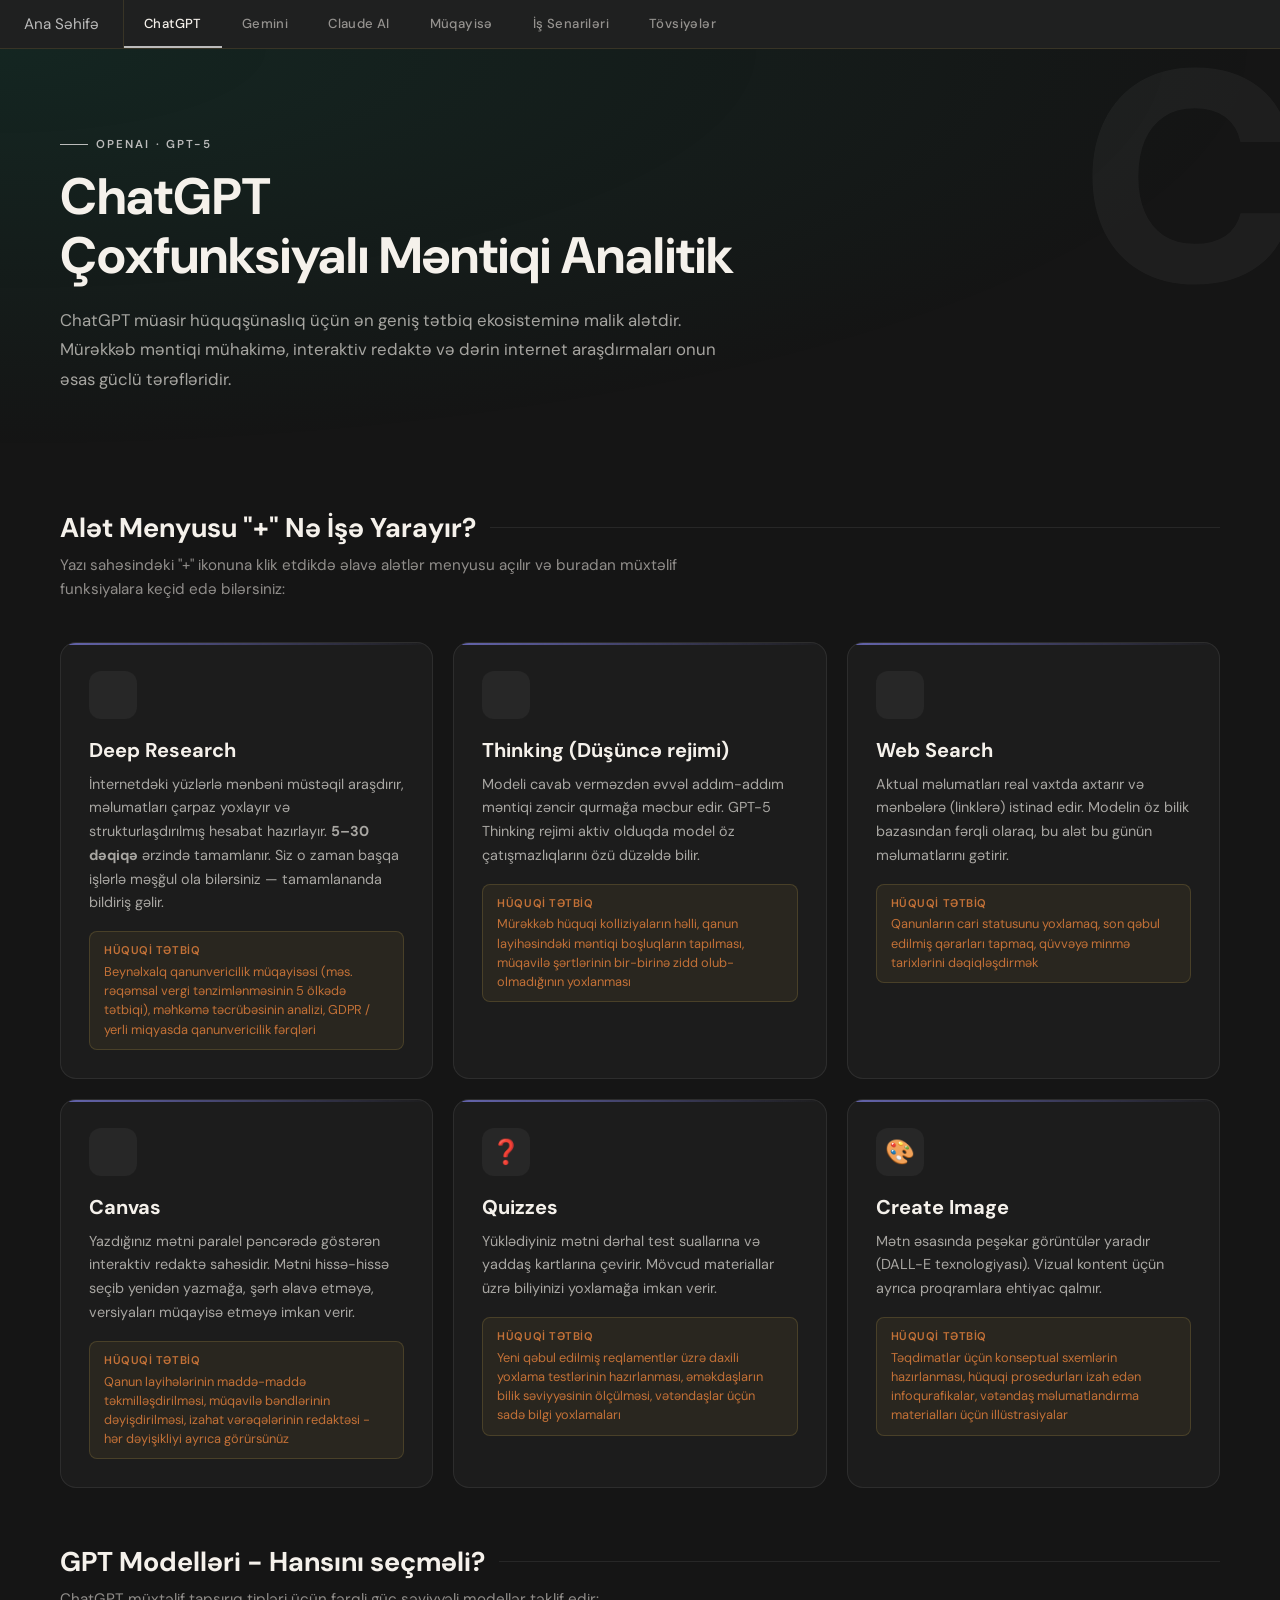
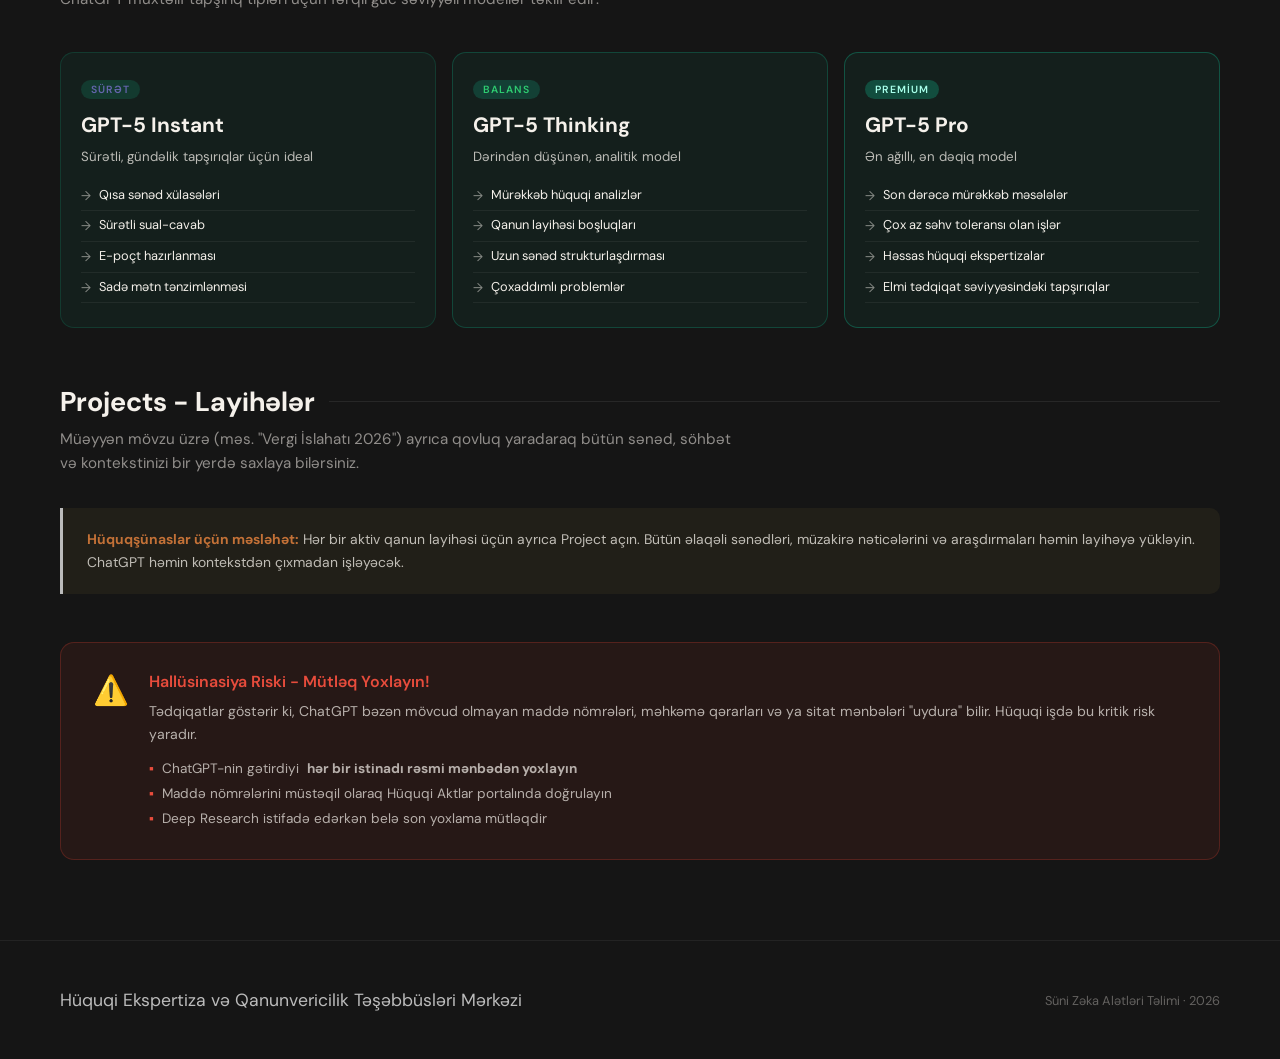
==== chatgpt.html @ 964b0763 "Update chatgpt.html" ====
<!DOCTYPE html>
<html lang="az">
<head>
<meta charset="UTF-8">
<meta name="viewport" content="width=device-width, initial-scale=1.0">
<title>ChatGPT - Süni Zəka Alətləri</title>
<link rel="stylesheet" href="design.css">
</head>
<body>

<div class="progress-bar" id="progressBar"></div>

<!-- ══════ NAV ══════ -->
<nav>
  <a class="nav-logo" href="index.html">Ana Səhifə</a>
  <div class="nav-items">
    <a class="nav-item active" href="chatgpt.html">ChatGPT</a>
    <a class="nav-item"        href="gemini.html">Gemini</a>
    <a class="nav-item"        href="claude-ai.html">Claude AI</a>
    <a class="nav-item"        href="muqayise.html">Müqayisə</a>
    <a class="nav-item"        href="is-ssenarileri.html">İş Senariləri</a>
    <a class="nav-item"        href="tovsiyeler.html">Tövsiyələr</a>
  </div>
</nav>

<main>

<!-- ══════ SECTION HERO ══════ -->
<section class="section-hero chatgpt-section-hero" data-letter="C">
  <div class="section-tag">OpenAI · GPT-5</div>
  <h2>ChatGPT<br>Çoxfunksiyalı Məntiqi Analitik</h2>
  <p>ChatGPT müasir hüquqşünaslıq üçün ən geniş tətbiq ekosisteminə malik alətdir.
     Mürəkkəb məntiqi mühakimə, interaktiv redaktə və dərin internet araşdırmaları onun əsas güclü tərəfləridir.</p>
</section>

<div class="content-wrap">

  <!-- "+" Alət Menyusu -->
  <div class="subsection">
    <h3 class="subsection-title"><span>Alət Menyusu "+" Nə İşə Yarayır?</span></h3>
    <p class="subsection-desc">Yazı sahəsindəki "+" ikonuna klik etdikdə əlavə alətlər menyusu açılır
       və buradan müxtəlif funksiyalara keçid edə bilərsiniz:</p>
  </div>

  <div class="tools-grid">

    <div class="tool-card chatgpt-card">
      <div class="tool-icon chatgpt-icon"></div>
      <h3>Deep Research</h3>
      <p>İnternetdəki yüzlərlə mənbəni müstəqil araşdırır, məlumatları çarpaz yoxlayır
         və strukturlaşdırılmış hesabat hazırlayır. <strong>5–30 dəqiqə</strong> ərzində tamamlanır.
         Siz o zaman başqa işlərlə məşğul ola bilərsiniz — tamamlananda bildiriş gəlir.</p>
      <div class="use-case">
        <strong>Hüquqi tətbiq</strong>
        Beynəlxalq qanunvericilik müqayisəsi (məs. rəqəmsal vergi tənzimlənməsinin 5 ölkədə tətbiqi),
        məhkəmə təcrübəsinin analizi, GDPR / yerli miqyasda qanunvericilik fərqləri
      </div>
    </div>

    <div class="tool-card chatgpt-card">
      <div class="tool-icon chatgpt-icon"></div>
      <h3>Thinking (Düşüncə rejimi)</h3>
      <p>Modeli cavab verməzdən əvvəl addım-addım məntiqi zəncir qurmağa məcbur edir.
         GPT-5 Thinking rejimi aktiv olduqda model öz çatışmazlıqlarını özü düzəldə bilir.</p>
      <div class="use-case">
        <strong>Hüquqi tətbiq</strong>
        Mürəkkəb hüquqi kolliziyaların həlli, qanun layihəsindəki məntiqi boşluqların tapılması,
        müqavilə şərtlərinin bir-birinə zidd olub-olmadığının yoxlanması
      </div>
    </div>

    <div class="tool-card chatgpt-card">
      <div class="tool-icon chatgpt-icon"></div>
      <h3>Web Search</h3>
      <p>Aktual məlumatları real vaxtda axtarır və mənbələrə (linklərə) istinad edir.
         Modelin öz bilik bazasından fərqli olaraq, bu alət bu günün məlumatlarını gətirir.</p>
      <div class="use-case">
        <strong>Hüquqi tətbiq</strong>
        Qanunların cari statusunu yoxlamaq, son qəbul edilmiş qərarları tapmaq,
        qüvvəyə minmə tarixlərini dəqiqləşdirmək
      </div>
    </div>

    <div class="tool-card chatgpt-card">
      <div class="tool-icon chatgpt-icon"></div>
      <h3>Canvas</h3>
      <p>Yazdığınız mətni paralel pəncərədə göstərən interaktiv redaktə sahəsidir.
         Mətni hissə-hissə seçib yenidən yazmağa, şərh əlavə etməyə, versiyaları müqayisə etməyə imkan verir.</p>
      <div class="use-case">
        <strong>Hüquqi tətbiq</strong>
        Qanun layihələrinin maddə-maddə təkmilləşdirilməsi, müqavilə bəndlərinin dəyişdirilməsi,
        izahat vərəqələrinin redaktəsi - hər dəyişikliyi ayrıca görürsünüz
      </div>
    </div>

    <div class="tool-card chatgpt-card">
      <div class="tool-icon chatgpt-icon">❓</div>
      <h3>Quizzes</h3>
      <p>Yüklədiyiniz mətni dərhal test suallarına və yaddaş kartlarına çevirir.
         Mövcud materiallar üzrə biliyinizi yoxlamağa imkan verir.</p>
      <div class="use-case">
        <strong>Hüquqi tətbiq</strong>
        Yeni qəbul edilmiş reqlamentlər üzrə daxili yoxlama testlərinin hazırlanması,
        əməkdaşların bilik səviyyəsinin ölçülməsi, vətəndaşlar üçün sadə bilgi yoxlamaları
      </div>
    </div>

    <div class="tool-card chatgpt-card">
      <div class="tool-icon chatgpt-icon">🎨</div>
      <h3>Create Image</h3>
      <p>Mətn əsasında peşəkar görüntülər yaradır (DALL-E texnologiyası).
         Vizual kontent üçün ayrıca proqramlara ehtiyac qalmır.</p>
      <div class="use-case">
        <strong>Hüquqi tətbiq</strong>
        Təqdimatlar üçün konseptual sxemlərin hazırlanması, hüquqi prosedurları izah edən infoqurafikalar,
        vətəndaş məlumatlandırma materialları üçün illüstrasiyalar
      </div>
    </div>

  </div>

  <!-- GPT Modelləri -->
  <div class="subsection">
    <h3 class="subsection-title"><span>GPT Modelləri - Hansını seçməli?</span></h3>
    <p class="subsection-desc">ChatGPT müxtəlif tapşırıq tipləri üçün fərqli güc səviyyəli modellər təklif edir:</p>
  </div>

  <div class="models-row">

    <div class="model-card" style="background: rgba(16,163,127,0.07); border: 1px solid rgba(16,163,127,0.2);">
      <span class="model-badge" style="background: rgba(16,163,127,0.2); color: var(--chatgpt);">Sürət</span>
      <h4>GPT-5 Instant</h4>
      <p>Sürətli, gündəlik tapşırıqlar üçün ideal</p>
      <ul>
        <li>Qısa sənəd xülasələri</li>
        <li>Sürətli sual-cavab</li>
        <li>E-poçt hazırlanması</li>
        <li>Sadə mətn tənzimlənməsi</li>
      </ul>
    </div>

    <div class="model-card" style="background: rgba(16,163,127,0.07); border: 1px solid rgba(16,163,127,0.3);">
      <span class="model-badge" style="background: rgba(16,163,127,0.25); color: #2ecc71;">Balans</span>
      <h4>GPT-5 Thinking</h4>
      <p>Dərindən düşünən, analitik model</p>
      <ul>
        <li>Mürəkkəb hüquqi analizlər</li>
        <li>Qanun layihəsi boşluqları</li>
        <li>Uzun sənəd strukturlaşdırması</li>
        <li>Çoxaddımlı problemlər</li>
      </ul>
    </div>

    <div class="model-card" style="background: rgba(16,163,127,0.07); border: 1px solid rgba(16,163,127,0.4);">
      <span class="model-badge" style="background: rgba(16,163,127,0.35); color: #a8ffea;">Premium</span>
      <h4>GPT-5 Pro</h4>
      <p>Ən ağıllı, ən dəqiq model</p>
      <ul>
        <li>Son dərəcə mürəkkəb məsələlər</li>
        <li>Çox az səhv toleransı olan işlər</li>
        <li>Həssas hüquqi ekspertizalar</li>
        <li>Elmi tədqiqat səviyyəsindəki tapşırıqlar</li>
      </ul>
    </div>

  </div>

  <!-- ChatGPT Projects -->
  <div class="subsection">
    <h3 class="subsection-title"><span>Projects - Layihələr</span></h3>
    <p class="subsection-desc">Müəyyən mövzu üzrə (məs. "Vergi İslahatı 2026") ayrıca qovluq yaradaraq
       bütün sənəd, söhbət və kontekstinizi bir yerdə saxlaya bilərsiniz.</p>
  </div>

  <div class="note-box">
    <strong>Hüquqşünaslar üçün məsləhət:</strong> Hər bir aktiv qanun layihəsi üçün ayrıca Project açın.
    Bütün əlaqəli sənədləri, müzakirə nəticələrini və araşdırmaları həmin layihəyə yükləyin.
    ChatGPT həmin kontekstdən çıxmadan işləyəcək.
  </div>

  <div class="warning-box">
    <div class="warning-icon">⚠️</div>
    <div>
      <h3>Hallüsinasiya Riski - Mütləq Yoxlayın!</h3>
      <p>Tədqiqatlar göstərir ki, ChatGPT bəzən mövcud olmayan maddə nömrələri, məhkəmə qərarları
         və ya sitat mənbələri "uydura" bilir. Hüquqi işdə bu kritik risk yaradır.</p>
      <ul>
        <li>ChatGPT-nin gətirdiyi <strong>hər bir istinadı rəsmi mənbədən yoxlayın</strong></li>
        <li>Maddə nömrələrini müstəqil olaraq Hüquqi Aktlar portalında doğrulayın</li>
        <li>Deep Research istifadə edərkən belə son yoxlama mütləqdir</li>
      </ul>
    </div>
  </div>

</div>
</main>

<footer class="footer">
  <div class="footer-left">Hüquqi Ekspertiza və Qanunvericilik Təşəbbüsləri Mərkəzi</div>
  <div class="footer-right">Süni Zəka Alətləri Təlimi · 2026</div>
</footer>

<script>
window.addEventListener('scroll', () => {
  const scrolled = (window.scrollY / (document.body.scrollHeight - window.innerHeight)) * 100;
  document.getElementById('progressBar').style.width = scrolled + '%';
});
</script>
</body>
</html>
---- design.css ----
/* ══════════════════════════════════════════════
   Hüquqi Ekspertiza Mərkəzi — design.css
   ══════════════════════════════════════════════ */

@import url('https://fonts.googleapis.com/css2?family=Playfair+Display:wght@400;700;900&family=DM+Sans:wght@300;400;500;600&family=JetBrains+Mono:wght@400;500&display=swap');

/* ─── CSS VARIABLES ─── */
:root {
  --ink: #151515;
  --paper: #f5f1eb;
  --gold: #bbbbbb;
  --gold-light: #c37137;
  --gold-dim: #8a6c2a;
  --chatgpt: #6565ad;
  --gemini: #1989a1;
  --claude: #c96b3a;
  --slate: #1e2430;
  --mist: #e8e3da;
  --accent-red: #c0392b;
  --text-secondary: #5a5048;
}

/* ─── RESET ─── */
* { margin: 0; padding: 0; box-sizing: border-box; }

body {
  font-family: 'DM Sans', sans-serif;
  background: var(--ink);
  color: var(--paper);
  min-height: 100vh;
  overflow-x: hidden;
}

/* ══════════════════════════════════════════════
   PROGRESS BAR
   ══════════════════════════════════════════════ */
.progress-bar {
  position: fixed;
  top: 0;
  left: 0;
  height: 2px;
  background: linear-gradient(90deg, var(--gold), var(--gold-light));
  z-index: 1000;
  width: 0%;
  transition: width 0.1s;
}

/* ══════════════════════════════════════════════
   NAVIGATION
   ══════════════════════════════════════════════ */
nav {
  position: sticky;
  top: 0;
  z-index: 100;
  background: #1f2020;
  backdrop-filter: blur(12px);
  border-bottom: 1px solid rgba(201,168,76,0.15);
  display: flex;
  align-items: center;
  gap: 0;
  overflow-x: auto;
  scrollbar-width: none;
}

nav::-webkit-scrollbar { display: none; }

.nav-logo {
  padding: 14px 24px;
  font-family: 'DM Sans', sans-serif;
  font-size: 0.95rem;
  color: var(--gold);
  white-space: nowrap;
  border-right: 1px solid rgba(201,168,76,0.15);
  flex-shrink: 0;
  text-decoration: none;
}

.nav-items {
  display: flex;
  align-items: center;
  flex: 1;
  overflow-x: auto;
  scrollbar-width: none;
}

.nav-item {
  padding: 14px 20px;
  font-size: 0.82rem;
  font-weight: 500;
  white-space: nowrap;
  cursor: pointer;
  color: rgba(245,241,235,0.55);
  border-bottom: 2px solid transparent;
  transition: all 0.2s;
  letter-spacing: 0.03em;
  text-decoration: none;
  display: inline-block;
}

.nav-item:hover,
.nav-item.active {
  color: var(--paper);
  border-bottom-color: var(--gold);
}

/* ══════════════════════════════════════════════
   HERO (Ana Səhifə)
   ══════════════════════════════════════════════ */
.hero {
  min-height: 100vh;
  display: flex;
  flex-direction: column;
  justify-content: center;
  align-items: center;
  text-align: center;
  padding: 60px 40px;
  position: relative;
  background: radial-gradient(ellipse at 20% 50%, #172b2e 0%, transparent 60%),
              radial-gradient(ellipse at 80% 20%, #092024 0%, transparent 60%),
              radial-gradient(ellipse at 60% 80%, #2c1c07 0%, transparent 60%),
              var(--ink);
  overflow: hidden;
}

.hero::before {
  content: '';
  position: absolute;
  inset: 0;
  background-image:
    repeating-linear-gradient(0deg, transparent, transparent 79px, rgba(201,168,76,0.06) 80px),
    repeating-linear-gradient(90deg, transparent, transparent 79px, rgba(201,168,76,0.06) 80px);
  pointer-events: none;
}

.hero-badge {
  display: inline-flex;
  align-items: center;
  gap: 8px;
  border: 1px solid rgba(201,168,76,0.4);
  padding: 6px 18px;
  border-radius: 100px;
  font-size: 0.78rem;
  letter-spacing: 0.15em;
  text-transform: uppercase;
  color: var(--gold);
  margin-bottom: 40px;
  backdrop-filter: blur(4px);
  background: rgba(201,168,76,0.08);
  animation: fadeUp 0.8s ease both;
}

.hero h1 {
  font-family: 'DM Sans', sans-serif;
  font-size: clamp(2.8rem, 6vw, 5.5rem);
  font-weight: 900;
  line-height: 1.08;
  max-width: 900px;
  animation: fadeUp 0.8s 0.1s ease both;
}

.hero h1 .highlight {
  background: linear-gradient(135deg, var(--gold), var(--gold-light));
  -webkit-background-clip: text;
  -webkit-text-fill-color: transparent;
  background-clip: text;
}

.hero-subtitle {
  margin-top: 28px;
  font-size: 1.15rem;
  color: rgba(245,241,235,0.6);
  max-width: 600px;
  line-height: 1.7;
  animation: fadeUp 0.8s 0.2s ease both;
}

.hero-pills {
  display: flex;
  gap: 12px;
  margin-top: 48px;
  flex-wrap: wrap;
  justify-content: center;
  animation: fadeUp 0.8s 0.3s ease both;
}

.pill {
  padding: 10px 22px;
  border-radius: 100px;
  font-size: 0.88rem;
  font-weight: 500;
  cursor: pointer;
  transition: all 0.25s;
  border: 2px solid;
  text-decoration: none;
  display: inline-block;
}

.pill-chatgpt { border-color: var(--chatgpt); color: var(--chatgpt); }
.pill-chatgpt:hover { background: var(--chatgpt); color: white; transform: translateY(-2px); }
.pill-gemini { border-color: var(--gemini); color: var(--gemini); }
.pill-gemini:hover { background: var(--gemini); color: white; transform: translateY(-2px); }
.pill-claude { border-color: var(--claude); color: var(--claude); }
.pill-claude:hover { background: var(--claude); color: white; transform: translateY(-2px); }

.scroll-hint {
  margin-top: 70px;
  display: flex;
  flex-direction: column;
  align-items: center;
  gap: 8px;
  color: rgba(245,241,235,0.35);
  font-size: 0.78rem;
  letter-spacing: 0.1em;
  text-transform: uppercase;
  animation: fadeUp 0.8s 0.5s ease both;
}

.scroll-arrow {
  width: 24px;
  height: 24px;
  border-right: 2px solid rgba(201,168,76,0.4);
  border-bottom: 2px solid rgba(201,168,76,0.4);
  transform: rotate(45deg);
  animation: bounce 1.5s infinite;
}

/* ══════════════════════════════════════════════
   SECTION HERO
   ══════════════════════════════════════════════ */
.section-hero {
  padding: 80px 60px 60px;
  position: relative;
  overflow: hidden;
}

.section-hero::after {
  content: attr(data-letter);
  position: absolute;
  right: -20px;
  top: -20px;
  font-family: 'DM Sans', sans-serif;
  font-size: 300px;
  font-weight: 900;
  opacity: 0.04;
  line-height: 1;
  pointer-events: none;
  color: white;
}

.section-tag {
  display: inline-flex;
  align-items: center;
  gap: 8px;
  font-size: 0.72rem;
  letter-spacing: 0.18em;
  text-transform: uppercase;
  color: var(--gold);
  margin-bottom: 16px;
  font-weight: 600;
}

.section-tag::before {
  content: '';
  width: 28px;
  height: 1px;
  background: var(--gold);
}

.section-hero h2 {
  font-family: 'DM Sans', sans-serif;
  font-size: clamp(2rem, 4vw, 3.5rem);
  font-weight: 700;
  line-height: 1.15;
  max-width: 700px;
}

.section-hero p {
  margin-top: 20px;
  font-size: 1.05rem;
  line-height: 1.75;
  color: rgba(245,241,235,0.65);
  max-width: 680px;
}

/* ─── Section color backgrounds ─── */
.chatgpt-section-hero { background: radial-gradient(ellipse at top left, rgba(16,163,127,0.12), transparent 70%); }
.gemini-section-hero  { background: radial-gradient(ellipse at top left, rgba(66,133,244,0.12), transparent 70%); }
.claude-section-hero  { background: radial-gradient(ellipse at top left, rgba(201,107,58,0.12), transparent 70%); }
.compare-section-hero { background: radial-gradient(ellipse at top left, rgba(201,168,76,0.08), transparent 70%); }
.scenarios-section-hero { background: radial-gradient(ellipse at top left, rgba(192,57,43,0.08), transparent 70%); }

/* ══════════════════════════════════════════════
   CONTENT WRAP
   ══════════════════════════════════════════════ */
.content-wrap {
  padding: 0 60px 80px;
}

@media (max-width: 768px) {
  .section-hero { padding: 50px 24px 40px; }
  .content-wrap { padding: 0 24px 60px; }
}

/* ══════════════════════════════════════════════
   TOOL CARDS
   ══════════════════════════════════════════════ */
.tools-grid {
  display: grid;
  grid-template-columns: repeat(auto-fit, minmax(320px, 1fr));
  gap: 20px;
  margin-top: 40px;
}

.tool-card {
  background: rgba(255,255,255,0.03);
  border: 1px solid rgba(255,255,255,0.08);
  border-radius: 16px;
  padding: 28px;
  transition: all 0.3s;
  position: relative;
  overflow: hidden;
}

.tool-card::before {
  content: '';
  position: absolute;
  top: 0; left: 0; right: 0;
  height: 2px;
  border-radius: 16px 16px 0 0;
}

.chatgpt-card::before { background: linear-gradient(90deg, var(--chatgpt), transparent); }
.gemini-card::before  { background: linear-gradient(90deg, var(--gemini), transparent); }
.claude-card::before  { background: linear-gradient(90deg, var(--claude), transparent); }

.tool-card:hover {
  background: rgba(255,255,255,0.06);
  border-color: rgba(201,168,76,0.25);
  transform: translateY(-3px);
}

.tool-icon {
  width: 48px;
  height: 48px;
  border-radius: 12px;
  display: flex;
  align-items: center;
  justify-content: center;
  font-size: 1.5rem;
  margin-bottom: 18px;
}

.chatgpt-icon { background: #272727; }
.gemini-icon  { background: rgba(66,133,244,0.15); }
.claude-icon  { background: rgba(201,107,58,0.15); }

.tool-card h3 {
  font-family: 'DM Sans', sans-serif;
  font-size: 1.25rem;
  font-weight: 700;
  margin-bottom: 10px;
}

.tool-card p {
  font-size: 0.9rem;
  line-height: 1.65;
  color: rgba(245,241,235,0.65);
  margin-bottom: 16px;
}

.use-case {
  background: rgba(201,168,76,0.08);
  border: 1px solid rgba(201,168,76,0.2);
  border-radius: 8px;
  padding: 10px 14px;
  font-size: 0.8rem;
  color: var(--gold-light);
  line-height: 1.5;
}

.use-case strong {
  display: block;
  margin-bottom: 3px;
  font-weight: 600;
  letter-spacing: 0.05em;
  text-transform: uppercase;
  font-size: 0.7rem;
}

/* ══════════════════════════════════════════════
   MODEL CARDS
   ══════════════════════════════════════════════ */
.models-row {
  display: grid;
  grid-template-columns: repeat(auto-fit, minmax(200px, 1fr));
  gap: 16px;
  margin-top: 40px;
}

.model-card {
  border-radius: 14px;
  padding: 24px 20px;
  position: relative;
  cursor: default;
  transition: transform 0.25s;
}

.model-card:hover { transform: translateY(-4px); }

.model-badge {
  display: inline-block;
  padding: 3px 10px;
  border-radius: 100px;
  font-size: 0.65rem;
  font-weight: 600;
  letter-spacing: 0.1em;
  text-transform: uppercase;
  margin-bottom: 12px;
}

.model-card h4 {
  font-family: 'DM Sans', sans-serif;
  font-size: 1.3rem;
  font-weight: 700;
  margin-bottom: 8px;
}

.model-card p {
  font-size: 0.83rem;
  line-height: 1.6;
  opacity: 0.75;
}

.model-card ul {
  margin-top: 14px;
  padding-left: 0;
  list-style: none;
}

.model-card ul li {
  font-size: 0.8rem;
  padding: 5px 0;
  border-bottom: 1px solid rgba(255,255,255,0.06);
  display: flex;
  align-items: flex-start;
  gap: 8px;
  line-height: 1.45;
}

.model-card ul li::before {
  content: '→';
  flex-shrink: 0;
  opacity: 0.5;
  margin-top: 1px;
}

/* ══════════════════════════════════════════════
   SLASH COMMANDS
   ══════════════════════════════════════════════ */
.slash-list {
  display: grid;
  grid-template-columns: repeat(auto-fit, minmax(260px, 1fr));
  gap: 14px;
  margin-top: 28px;
}

.slash-item {
  background: rgba(255,255,255,0.03);
  border: 1px solid rgba(255,255,255,0.07);
  border-radius: 10px;
  padding: 18px;
  display: flex;
  gap: 14px;
  align-items: flex-start;
}

.slash-cmd {
  font-family: 'JetBrains Mono', monospace;
  font-size: 0.95rem;
  color: var(--claude);
  background: rgba(201,107,58,0.1);
  padding: 3px 10px;
  border-radius: 6px;
  flex-shrink: 0;
  border: 1px solid rgba(201,107,58,0.25);
}

.slash-desc {
  font-size: 0.83rem;
  line-height: 1.55;
  color: rgba(245,241,235,0.65);
}

/* ══════════════════════════════════════════════
   COMPARISON TABLE
   ══════════════════════════════════════════════ */
.compare-table {
  width: 100%;
  border-collapse: collapse;
  margin-top: 40px;
  font-size: 0.88rem;
}

.compare-table th {
  padding: 14px 18px;
  text-align: left;
  font-weight: 600;
  font-size: 0.78rem;
  letter-spacing: 0.08em;
  text-transform: uppercase;
  border-bottom: 1px solid rgba(255,255,255,0.1);
}

.compare-table td {
  padding: 14px 18px;
  border-bottom: 1px solid rgba(255,255,255,0.05);
  line-height: 1.5;
  color: rgba(245,241,235,0.8);
  vertical-align: top;
}

.compare-table tr:hover td { background: rgba(255,255,255,0.02); }

.th-chatgpt { color: var(--chatgpt); }
.th-gemini  { color: var(--gemini); }
.th-claude  { color: var(--claude); }
.th-task    { color: var(--gold); }

/* ══════════════════════════════════════════════
   GEMINI MODEL STRIP
   ══════════════════════════════════════════════ */
.gemini-models {
  display: grid;
  grid-template-columns: repeat(3, 1fr);
  gap: 16px;
  margin-top: 32px;
}

@media (max-width: 680px) {
  .gemini-models { grid-template-columns: 1fr; }
}

.gm-card {
  border-radius: 14px;
  padding: 22px;
  text-align: center;
  transition: transform 0.25s;
}

.gm-card:hover { transform: translateY(-4px); }

.gm-icon {
  font-size: 2rem;
  margin-bottom: 12px;
  display: block;
}

.gm-card h4 {
  font-family: 'DM Sans', sans-serif;
  font-size: 1.1rem;
  margin-bottom: 8px;
}

.gm-card p { font-size: 0.82rem; line-height: 1.55; opacity: 0.7; }

/* ══════════════════════════════════════════════
   STYLE CARDS (Claude)
   ══════════════════════════════════════════════ */
.style-grid {
  display: grid;
  grid-template-columns: repeat(auto-fit, minmax(200px, 1fr));
  gap: 14px;
  margin-top: 28px;
}

.style-card {
  border: 1px solid rgba(255,255,255,0.08);
  border-radius: 12px;
  padding: 20px;
  position: relative;
  overflow: hidden;
  transition: all 0.25s;
}

.style-card:hover {
  border-color: rgba(201,107,58,0.3);
  background: rgba(201,107,58,0.05);
  transform: translateY(-2px);
}

.style-name {
  font-family: 'JetBrains Mono', monospace;
  font-size: 0.85rem;
  color: var(--claude);
  margin-bottom: 10px;
  display: flex;
  align-items: center;
  gap: 6px;
}

.style-card p { font-size: 0.82rem; line-height: 1.55; color: rgba(245,241,235,0.65); }

/* ══════════════════════════════════════════════
   LEGAL FRAMEWORK
   ══════════════════════════════════════════════ */
.legal-frame {
  display: grid;
  grid-template-columns: repeat(auto-fit, minmax(280px, 1fr));
  gap: 16px;
  margin-top: 32px;
}

.legal-item {
  border-radius: 12px;
  padding: 24px;
  border: 1px solid rgba(201,168,76,0.2);
  background: linear-gradient(135deg, rgba(201,168,76,0.06), transparent);
  transition: transform 0.25s;
}

.legal-item:hover { transform: translateY(-3px); }

.legal-letter {
  font-family: 'DM Sans', sans-serif;
  font-size: 3rem;
  font-weight: 900;
  color: var(--gold);
  opacity: 0.4;
  line-height: 1;
  margin-bottom: 8px;
}

.legal-item h4 {
  font-size: 0.95rem;
  font-weight: 600;
  margin-bottom: 8px;
  color: var(--gold-light);
}

.legal-item p {
  font-size: 0.84rem;
  line-height: 1.6;
  color: rgba(245,241,235,0.65);
}

.legal-example {
  margin-top: 10px;
  font-family: 'JetBrains Mono', monospace;
  font-size: 0.75rem;
  background: rgba(0,0,0,0.3);
  padding: 8px 12px;
  border-radius: 6px;
  color: rgba(245,241,235,0.7);
  border-left: 3px solid var(--gold-dim);
  line-height: 1.5;
}

/* ══════════════════════════════════════════════
   WARNING / NOTE BOXES
   ══════════════════════════════════════════════ */
.warning-box {
  margin-top: 48px;
  padding: 28px 32px;
  border-radius: 14px;
  background: rgba(192,57,43,0.1);
  border: 1px solid rgba(192,57,43,0.3);
  display: flex;
  gap: 20px;
  align-items: flex-start;
}

.warning-icon { font-size: 1.8rem; flex-shrink: 0; }
.warning-box h3 { font-size: 1rem; font-weight: 600; margin-bottom: 8px; color: #e74c3c; }
.warning-box p { font-size: 0.88rem; line-height: 1.65; color: rgba(245,241,235,0.7); }
.warning-box ul { margin-top: 10px; padding-left: 0; list-style: none; }
.warning-box ul li {
  font-size: 0.85rem;
  padding: 4px 0;
  display: flex;
  gap: 8px;
  color: rgba(245,241,235,0.7);
}
.warning-box ul li::before { content: '▪'; color: #e74c3c; flex-shrink: 0; }

.note-box {
  margin-top: 32px;
  padding: 20px 24px;
  background: rgba(201,168,76,0.07);
  border-left: 3px solid var(--gold);
  border-radius: 0 10px 10px 0;
  font-size: 0.87rem;
  line-height: 1.65;
  color: rgba(245,241,235,0.75);
}

.note-box strong { color: var(--gold-light); }

/* ══════════════════════════════════════════════
   DIVIDERS & SUBSECTIONS
   ══════════════════════════════════════════════ */
.divider {
  margin: 60px 0;
  height: 1px;
  background: linear-gradient(90deg, transparent, rgba(201,168,76,0.3), transparent);
}

.subsection { margin-top: 56px; }

.subsection-title {
  font-family: 'DM Sans', sans-serif;
  font-size: 1.7rem;
  font-weight: 700;
  margin-bottom: 8px;
  display: flex;
  align-items: center;
  gap: 14px;
}

.subsection-title::after {
  content: '';
  flex: 1;
  height: 1px;
  background: rgba(255,255,255,0.08);
}

.subsection-desc {
  font-size: 0.95rem;
  color: rgba(245,241,235,0.55);
  line-height: 1.6;
  max-width: 680px;
  margin-bottom: 4px;
}

.section-divider {
  display: flex;
  align-items: center;
  gap: 16px;
  margin: 48px 0 32px;
  color: rgba(255,255,255,0.25);
  font-size: 0.72rem;
  letter-spacing: 0.15em;
  text-transform: uppercase;
}

.section-divider::before,
.section-divider::after {
  content: '';
  flex: 1;
  height: 1px;
  background: rgba(255,255,255,0.08);
}

/* ══════════════════════════════════════════════
   SCENARIO LIST
   ══════════════════════════════════════════════ */
.scenario-list {
  display: flex;
  flex-direction: column;
  gap: 20px;
  margin-top: 28px;
}

.scenario {
  background: rgba(255,255,255,0.03);
  border-radius: 14px;
  padding: 24px 28px;
  border: 1px solid rgba(255,255,255,0.06);
  display: grid;
  grid-template-columns: auto 1fr;
  gap: 20px;
  align-items: start;
  transition: border-color 0.25s;
}

.scenario:hover { border-color: rgba(201,168,76,0.2); }

.scenario-num {
  font-family: 'DM Sans', sans-serif;
  font-size: 2.5rem;
  font-weight: 900;
  color: rgba(201,168,76,0.2);
  line-height: 1;
  padding-top: 4px;
}

.scenario h4 { font-size: 1rem; font-weight: 600; margin-bottom: 8px; color: var(--paper); }
.scenario p  { font-size: 0.87rem; line-height: 1.65; color: rgba(245,241,235,0.6); }

.scenario-tools {
  display: flex;
  gap: 8px;
  margin-top: 14px;
  flex-wrap: wrap;
}

.stag {
  padding: 3px 12px;
  border-radius: 100px;
  font-size: 0.72rem;
  font-weight: 600;
  border: 1px solid;
}

.stag-chatgpt { border-color: var(--chatgpt); color: var(--chatgpt); }
.stag-gemini  { border-color: var(--gemini);  color: var(--gemini);  }
.stag-claude  { border-color: var(--claude);  color: var(--claude);  }

/* ══════════════════════════════════════════════
   CONNECTOR ITEMS
   ══════════════════════════════════════════════ */
.connector-grid {
  display: grid;
  grid-template-columns: repeat(auto-fit, minmax(250px, 1fr));
  gap: 14px;
  margin-top: 24px;
}

.connector-item {
  background: rgba(255,255,255,0.03);
  border: 1px solid rgba(255,255,255,0.07);
  border-radius: 10px;
  padding: 18px 20px;
  transition: all 0.2s;
}

.connector-item:hover {
  background: rgba(201,107,58,0.06);
  border-color: rgba(201,107,58,0.2);
}

.connector-item h4 {
  font-size: 0.92rem;
  font-weight: 600;
  margin-bottom: 6px;
  display: flex;
  align-items: center;
  gap: 8px;
}

.connector-item p {
  font-size: 0.82rem;
  line-height: 1.55;
  color: rgba(245,241,235,0.6);
}

/* ══════════════════════════════════════════════
   GEMINI TOOLS
   ══════════════════════════════════════════════ */
.gemini-tools {
  display: grid;
  grid-template-columns: repeat(auto-fit, minmax(300px, 1fr));
  gap: 16px;
  margin-top: 28px;
}

.gt-card {
  background: rgba(66,133,244,0.06);
  border: 1px solid rgba(66,133,244,0.18);
  border-radius: 14px;
  padding: 24px;
  transition: all 0.25s;
}

.gt-card:hover {
  background: rgba(66,133,244,0.1);
  border-color: rgba(66,133,244,0.3);
  transform: translateY(-3px);
}

.gt-card h4 {
  font-size: 1rem;
  font-weight: 600;
  margin-bottom: 10px;
  color: #7baaf7;
  display: flex;
  align-items: center;
  gap: 8px;
}

.gt-card p {
  font-size: 0.85rem;
  line-height: 1.6;
  color: rgba(245,241,235,0.65);
  margin-bottom: 12px;
}

.gt-use {
  font-size: 0.78rem;
  background: rgba(66,133,244,0.12);
  border-radius: 6px;
  padding: 8px 12px;
  color: #93beff;
  line-height: 1.5;
}

/* ══════════════════════════════════════════════
   COMBO TIP
   ══════════════════════════════════════════════ */
.combo-tip {
  margin-top: 48px;
  background: linear-gradient(135deg, rgba(66,133,244,0.08), rgba(16,163,127,0.06));
  border: 1px solid rgba(255,255,255,0.1);
  border-radius: 16px;
  padding: 28px 32px;
}

.combo-tip h3 {
  font-family: 'DM Sans', sans-serif;
  font-size: 1.2rem;
  margin-bottom: 16px;
  color: var(--gold-light);
}

.combo-tip p {
  font-size: 0.88rem;
  line-height: 1.7;
  color: rgba(245,241,235,0.7);
}

.combo-flow {
  display: flex;
  gap: 10px;
  align-items: center;
  margin-top: 18px;
  flex-wrap: wrap;
}

.cf-step {
  padding: 8px 16px;
  border-radius: 8px;
  font-size: 0.82rem;
  font-weight: 500;
}

.cf-arrow { color: rgba(255,255,255,0.3); font-size: 1.2rem; }

/* ══════════════════════════════════════════════
   STEP LIST
   ══════════════════════════════════════════════ */
.step-list {
  counter-reset: step-counter;
  display: flex;
  flex-direction: column;
  gap: 14px;
  margin-top: 20px;
}

.step-item {
  counter-increment: step-counter;
  display: flex;
  gap: 16px;
  align-items: flex-start;
  padding: 16px 20px;
  background: rgba(255,255,255,0.025);
  border-radius: 10px;
  border: 1px solid rgba(255,255,255,0.06);
}

.step-item::before {
  content: counter(step-counter);
  font-family: 'DM Sans', sans-serif;
  font-size: 1.3rem;
  font-weight: 700;
  color: var(--gold);
  opacity: 0.6;
  min-width: 24px;
  line-height: 1;
  padding-top: 2px;
}

.step-item p {
  font-size: 0.88rem;
  line-height: 1.6;
  color: rgba(245,241,235,0.7);
}

.step-item strong { color: var(--paper); font-weight: 600; }

/* ══════════════════════════════════════════════
   KV LIST
   ══════════════════════════════════════════════ */
.kv-list {
  display: flex;
  flex-direction: column;
  gap: 10px;
  margin-top: 20px;
}

.kv-item {
  display: flex;
  gap: 16px;
  align-items: flex-start;
  padding: 14px 18px;
  background: rgba(255,255,255,0.03);
  border-radius: 10px;
  border: 1px solid rgba(255,255,255,0.06);
}

.kv-key {
  font-weight: 600;
  font-size: 0.85rem;
  min-width: 160px;
  color: var(--paper);
  flex-shrink: 0;
}

.kv-val {
  font-size: 0.85rem;
  color: rgba(245,241,235,0.65);
  line-height: 1.5;
}

/* ══════════════════════════════════════════════
   TAG CHIPS
   ══════════════════════════════════════════════ */
.tag-chip {
  display: inline-block;
  padding: 2px 10px;
  border-radius: 100px;
  font-size: 0.7rem;
  font-weight: 600;
  letter-spacing: 0.06em;
  text-transform: uppercase;
  margin-right: 6px;
  margin-bottom: 4px;
}

.chip-green  { background: rgba(16,163,127,0.2);  color: var(--chatgpt); }
.chip-blue   { background: rgba(66,133,244,0.2);   color: #7baaf7; }
.chip-orange { background: rgba(201,107,58,0.2);   color: #e8845a; }
.chip-gold   { background: rgba(201,168,76,0.15);  color: var(--gold-light); }

/* ══════════════════════════════════════════════
   FOOTER
   ══════════════════════════════════════════════ */
.footer {
  padding: 48px 60px;
  border-top: 1px solid rgba(255,255,255,0.06);
  display: flex;
  align-items: center;
  justify-content: space-between;
  flex-wrap: wrap;
  gap: 20px;
}

.footer-left {
  font-family: 'DM Sans', sans-serif;
  font-size: 1.1rem;
  color: var(--gold);
}

.footer-right {
  font-size: 0.8rem;
  color: rgba(245,241,235,0.35);
}

/* ══════════════════════════════════════════════
   ANIMATIONS
   ══════════════════════════════════════════════ */
@keyframes fadeUp {
  from { opacity: 0; transform: translateY(24px); }
  to   { opacity: 1; transform: translateY(0); }
}

@keyframes bounce {
  0%, 100% { transform: rotate(45deg) translateY(0); }
  50%       { transform: rotate(45deg) translateY(5px); }
}

/* ══════════════════════════════════════════════
   PAGE ENTER ANIMATION
   ══════════════════════════════════════════════ */
main {
  animation: fadeUp 0.4s ease both;
}
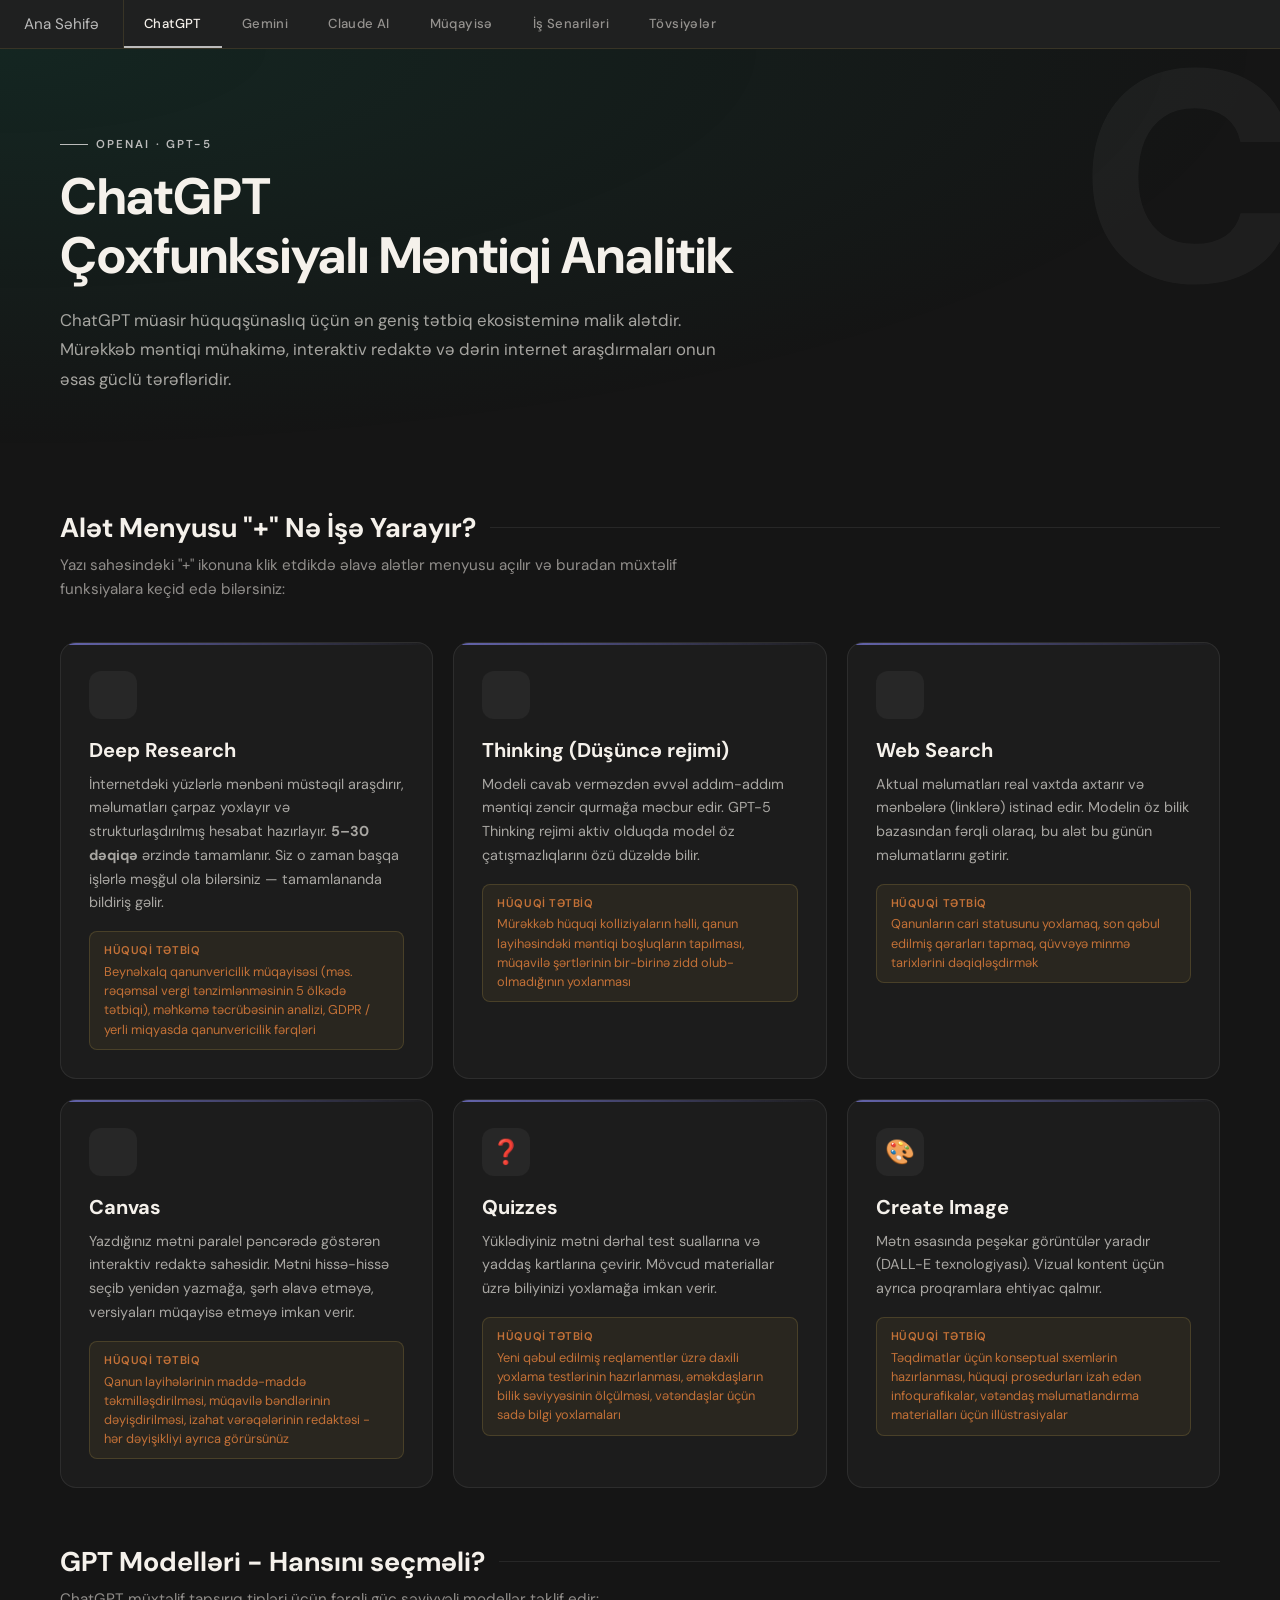
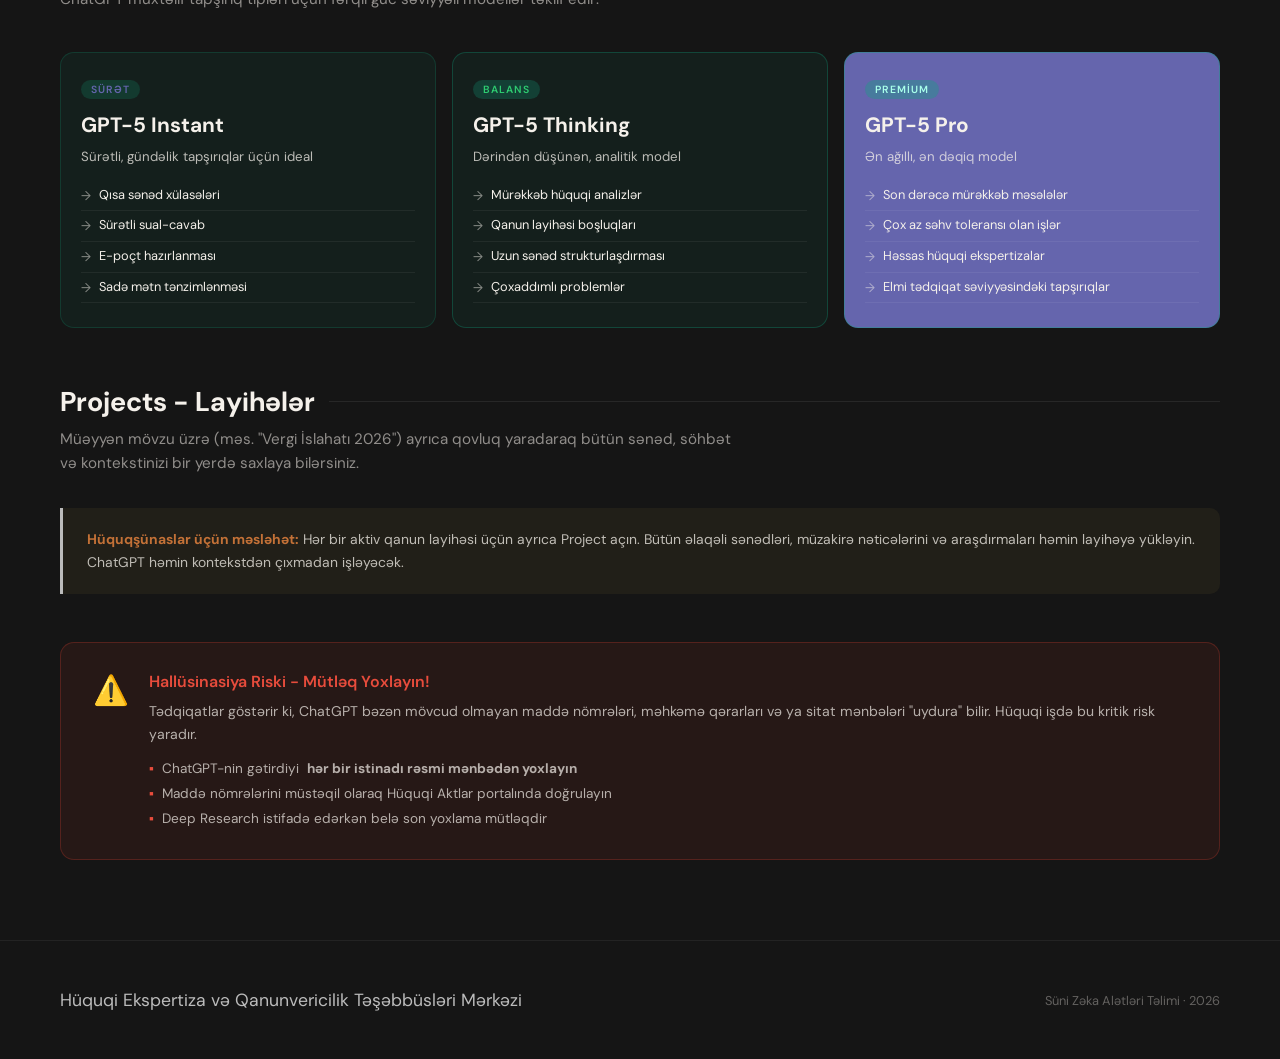
==== commit 9df42a61: "Update chatgpt.html" ====
--- a/chatgpt.html
+++ b/chatgpt.html
@@ -151,7 +151,7 @@
       </ul>
     </div>
 
-    <div class="model-card" style="background: rgba(16,163,127,0.07); border: 1px solid rgba(16,163,127,0.4);">
+    <div class="model-card" style="background: #6565ad; border: 1px solid rgba(16,163,127,0.4);">
       <span class="model-badge" style="background: rgba(16,163,127,0.35); color: #a8ffea;">Premium</span>
       <h4>GPT-5 Pro</h4>
       <p>Ən ağıllı, ən dəqiq model</p>
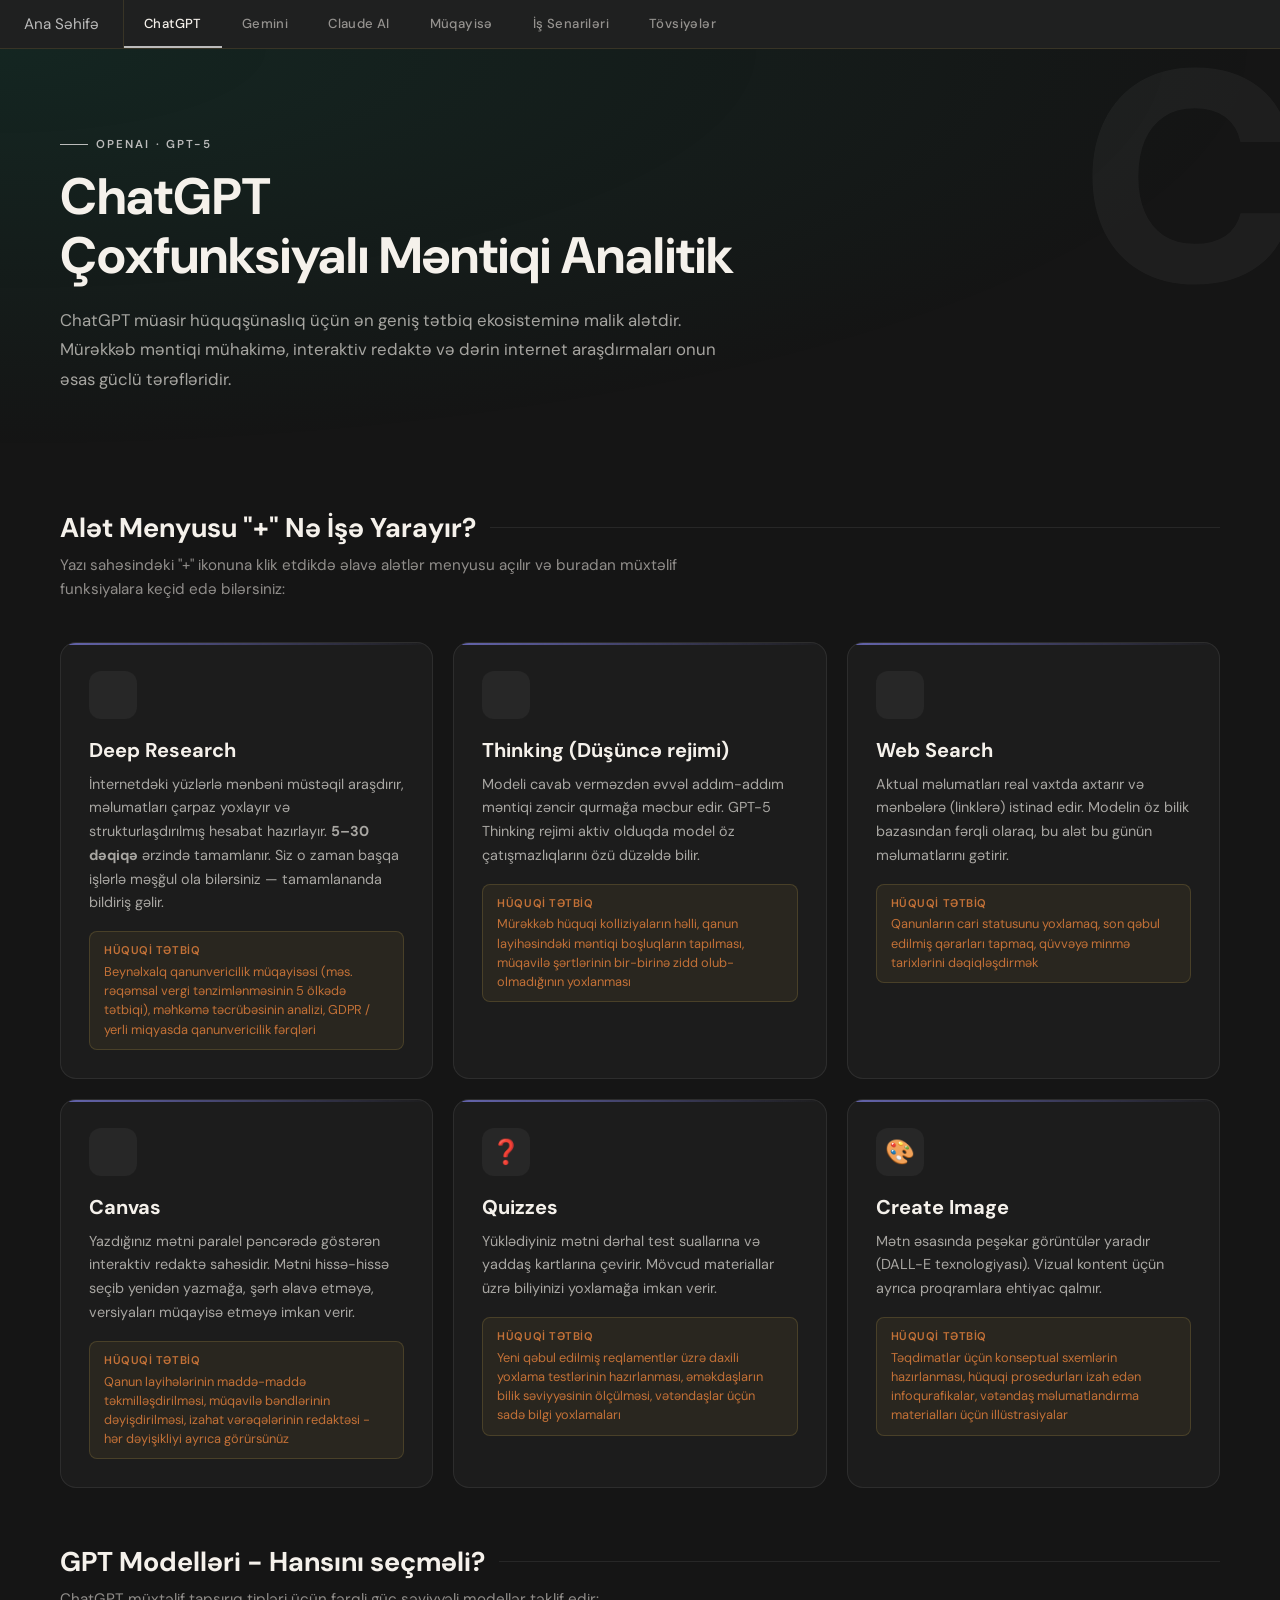
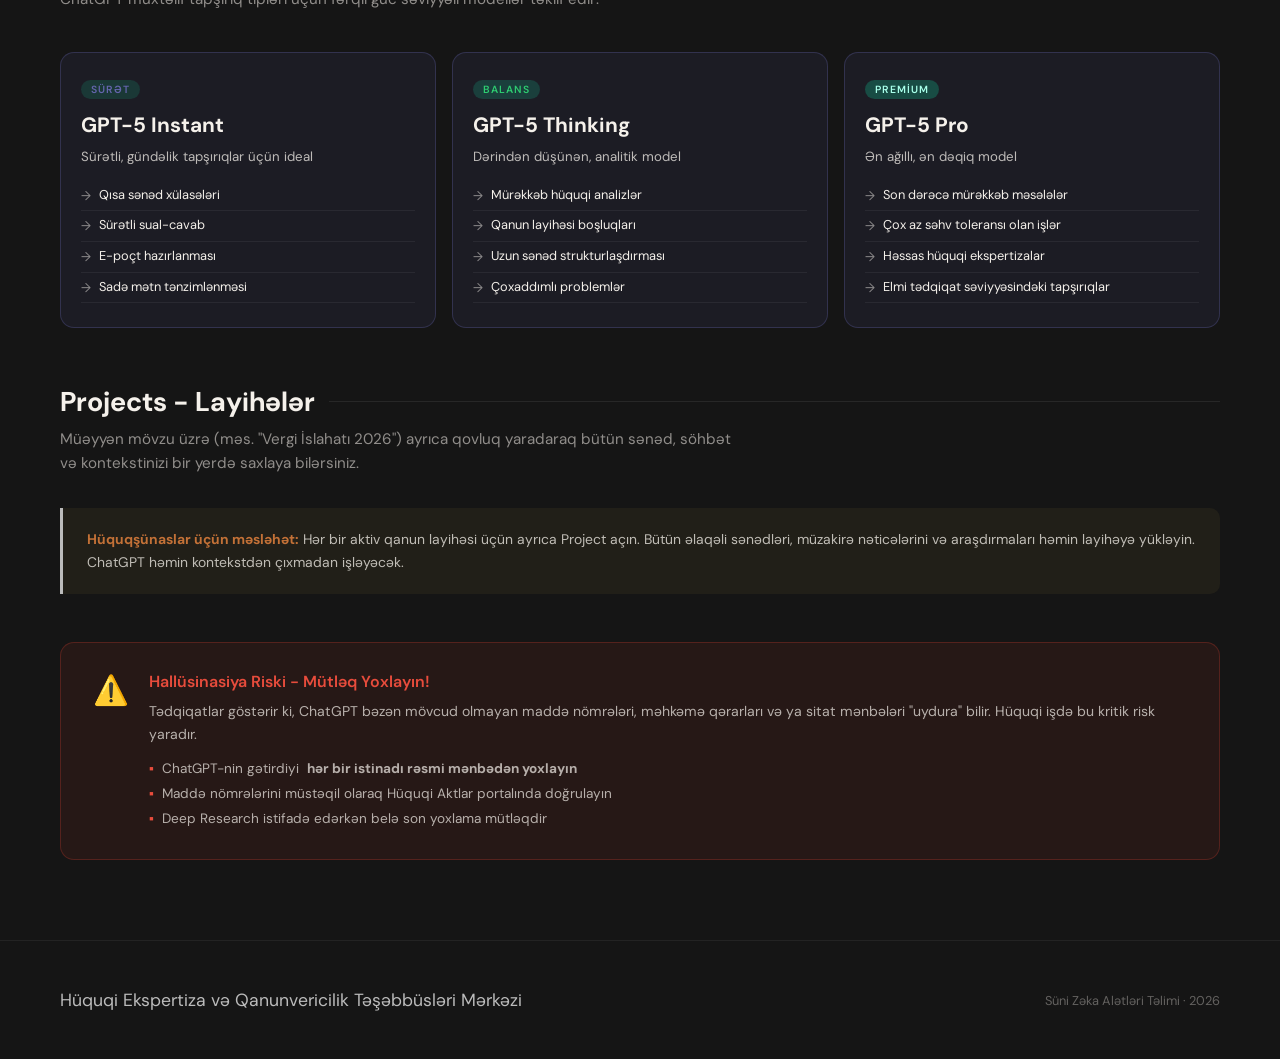
==== commit afcf9b3d: "Update chatgpt.html" ====
--- a/chatgpt.html
+++ b/chatgpt.html
@@ -127,7 +127,7 @@
 
   <div class="models-row">
 
-    <div class="model-card" style="background: rgba(16,163,127,0.07); border: 1px solid rgba(16,163,127,0.2);">
+    <div class="model-card" style="background: #6565ad1a; border: 1px solid #6565ad4d;">
       <span class="model-badge" style="background: rgba(16,163,127,0.2); color: var(--chatgpt);">Sürət</span>
       <h4>GPT-5 Instant</h4>
       <p>Sürətli, gündəlik tapşırıqlar üçün ideal</p>
@@ -139,7 +139,7 @@
       </ul>
     </div>
 
-    <div class="model-card" style="background: rgba(16,163,127,0.07); border: 1px solid rgba(16,163,127,0.3);">
+    <div class="model-card" style="background: #6565ad1a; border: 1px solid #6565ad4d;">
       <span class="model-badge" style="background: rgba(16,163,127,0.25); color: #2ecc71;">Balans</span>
       <h4>GPT-5 Thinking</h4>
       <p>Dərindən düşünən, analitik model</p>
@@ -151,7 +151,7 @@
       </ul>
     </div>
 
-    <div class="model-card" style="background: #6565ad; border: 1px solid rgba(16,163,127,0.4);">
+    <div class="model-card" style="background: #6565ad1a; border: 1px solid #6565ad4d;">
       <span class="model-badge" style="background: rgba(16,163,127,0.35); color: #a8ffea;">Premium</span>
       <h4>GPT-5 Pro</h4>
       <p>Ən ağıllı, ən dəqiq model</p>
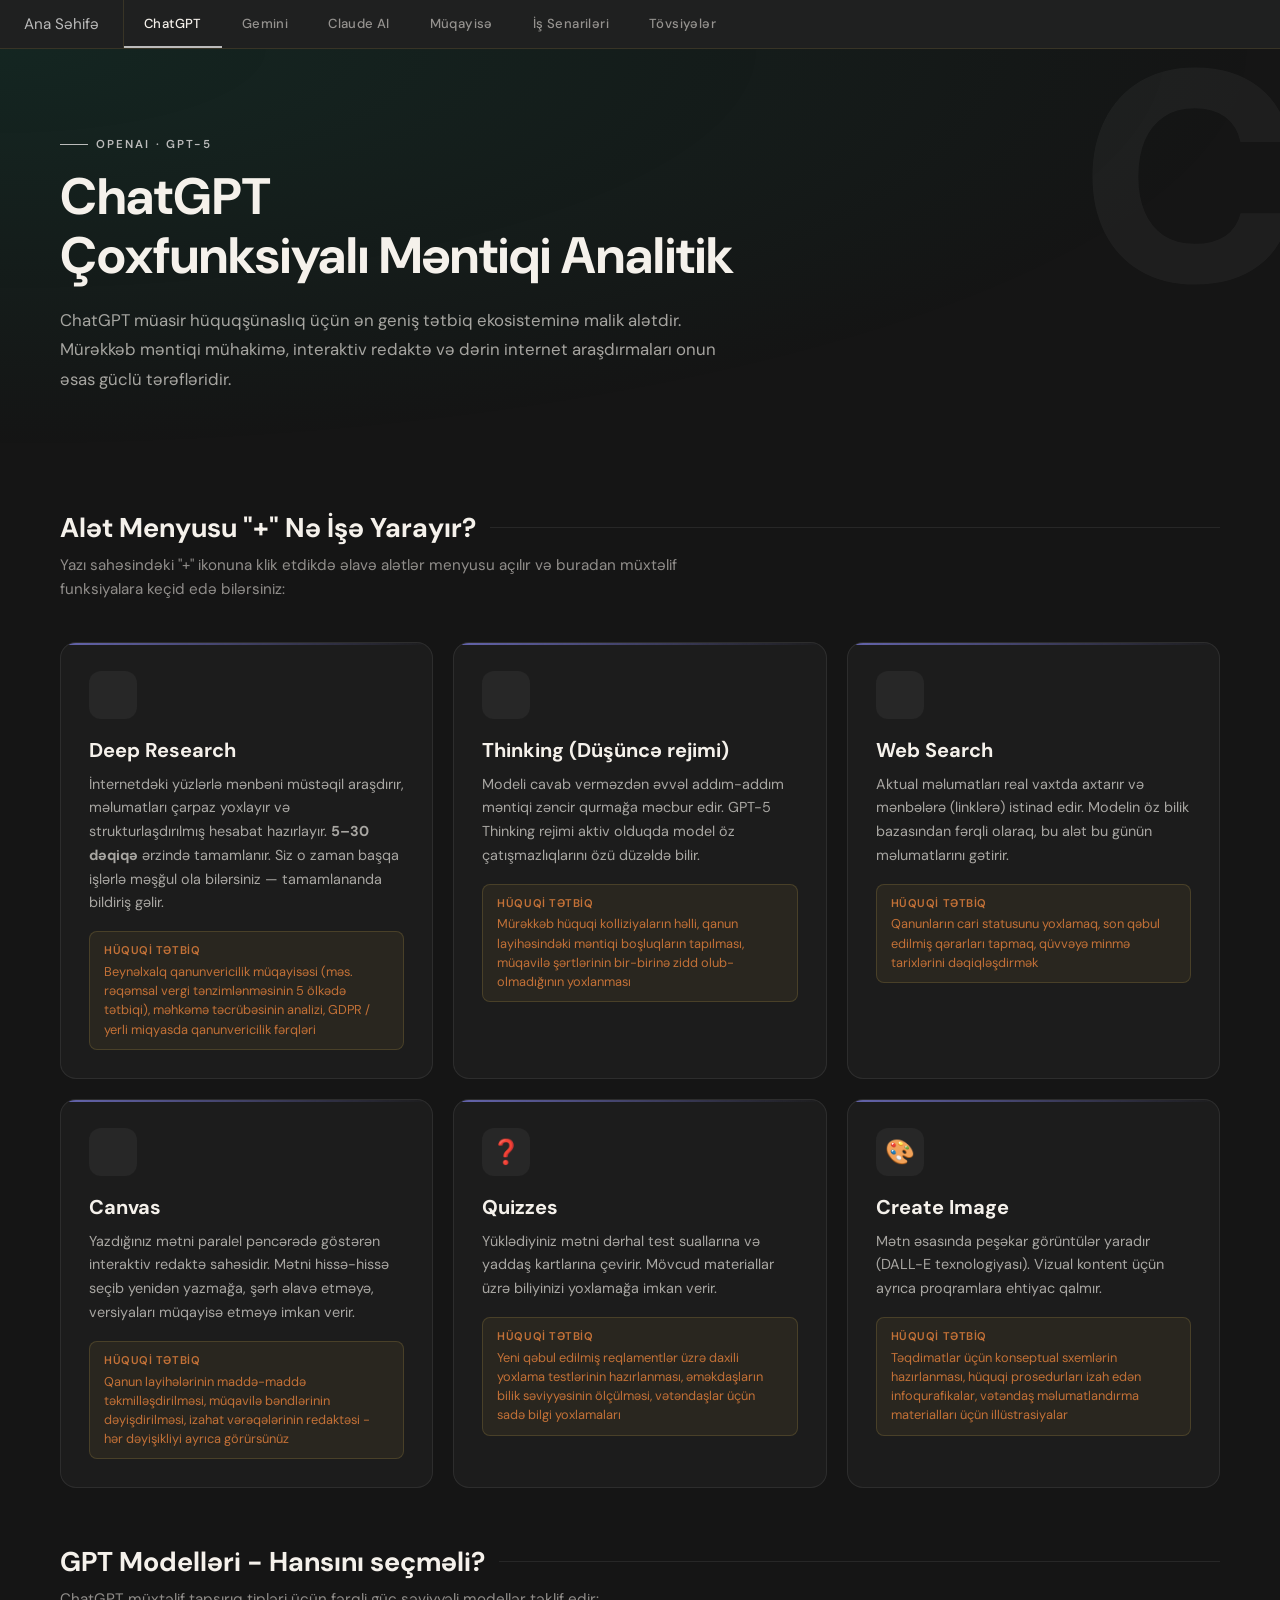
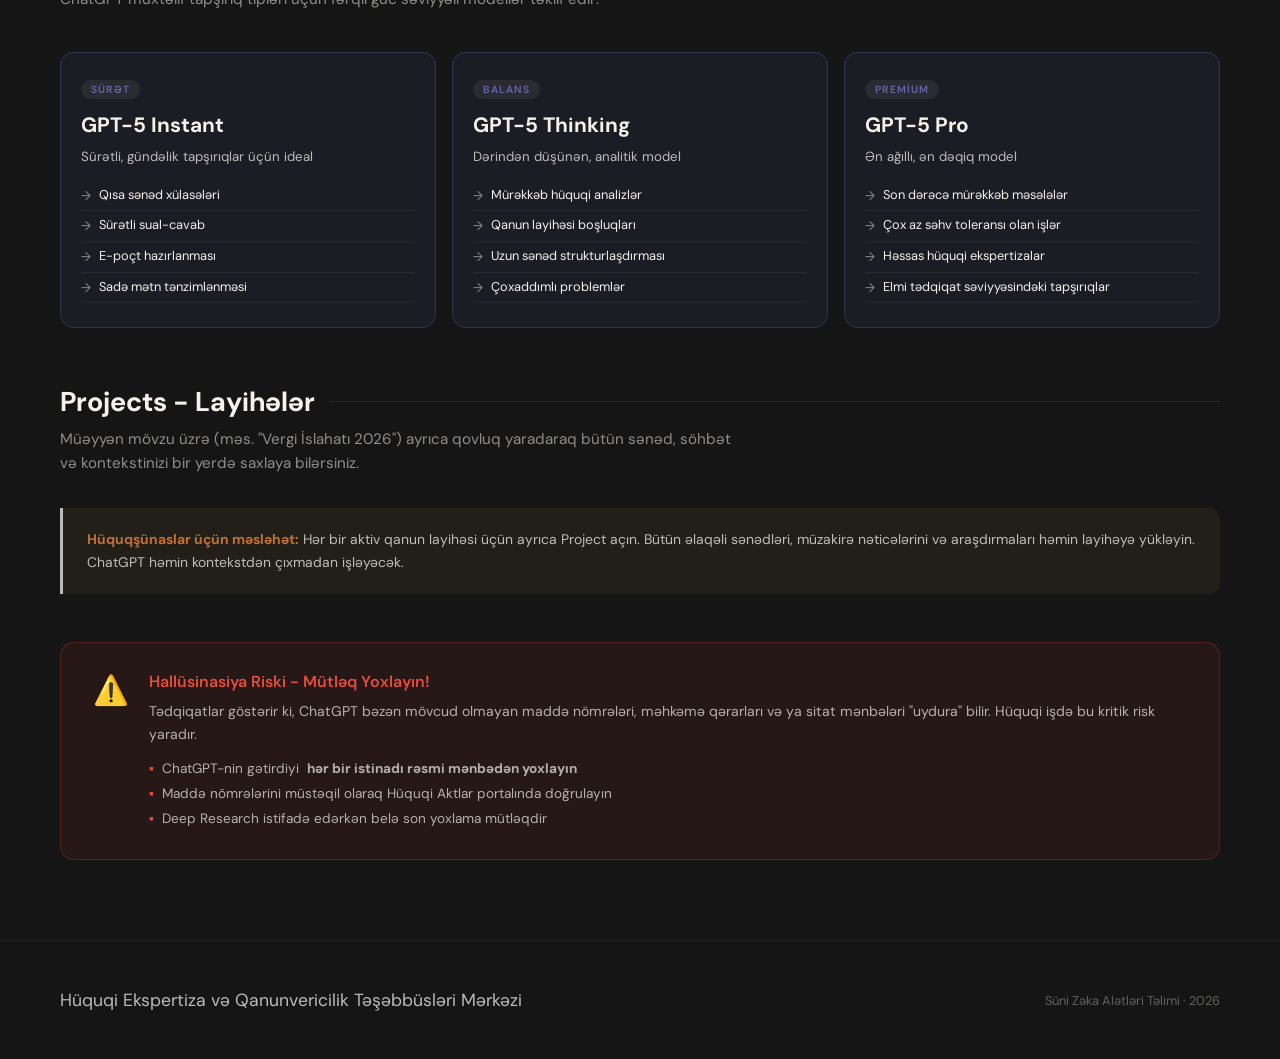
==== commit dea1b273: "Update chatgpt.html" ====
--- a/chatgpt.html
+++ b/chatgpt.html
@@ -128,7 +128,7 @@
   <div class="models-row">
 
     <div class="model-card" style="background: #6565ad1a; border: 1px solid #6565ad4d;">
-      <span class="model-badge" style="background: rgba(16,163,127,0.2); color: var(--chatgpt);">Sürət</span>
+      <span class="model-badge" style="background: #acacac1a; color: #6565ad;">Sürət</span>
       <h4>GPT-5 Instant</h4>
       <p>Sürətli, gündəlik tapşırıqlar üçün ideal</p>
       <ul>
@@ -140,7 +140,7 @@
     </div>
 
     <div class="model-card" style="background: #6565ad1a; border: 1px solid #6565ad4d;">
-      <span class="model-badge" style="background: rgba(16,163,127,0.25); color: #2ecc71;">Balans</span>
+      <span class="model-badge" style="background: #acacac1a; color: #6565ad;">Balans</span>
       <h4>GPT-5 Thinking</h4>
       <p>Dərindən düşünən, analitik model</p>
       <ul>
@@ -152,7 +152,7 @@
     </div>
 
     <div class="model-card" style="background: #6565ad1a; border: 1px solid #6565ad4d;">
-      <span class="model-badge" style="background: rgba(16,163,127,0.35); color: #a8ffea;">Premium</span>
+      <span class="model-badge" style="background: #acacac1a; color: #6565ad;">Premium</span>
       <h4>GPT-5 Pro</h4>
       <p>Ən ağıllı, ən dəqiq model</p>
       <ul>
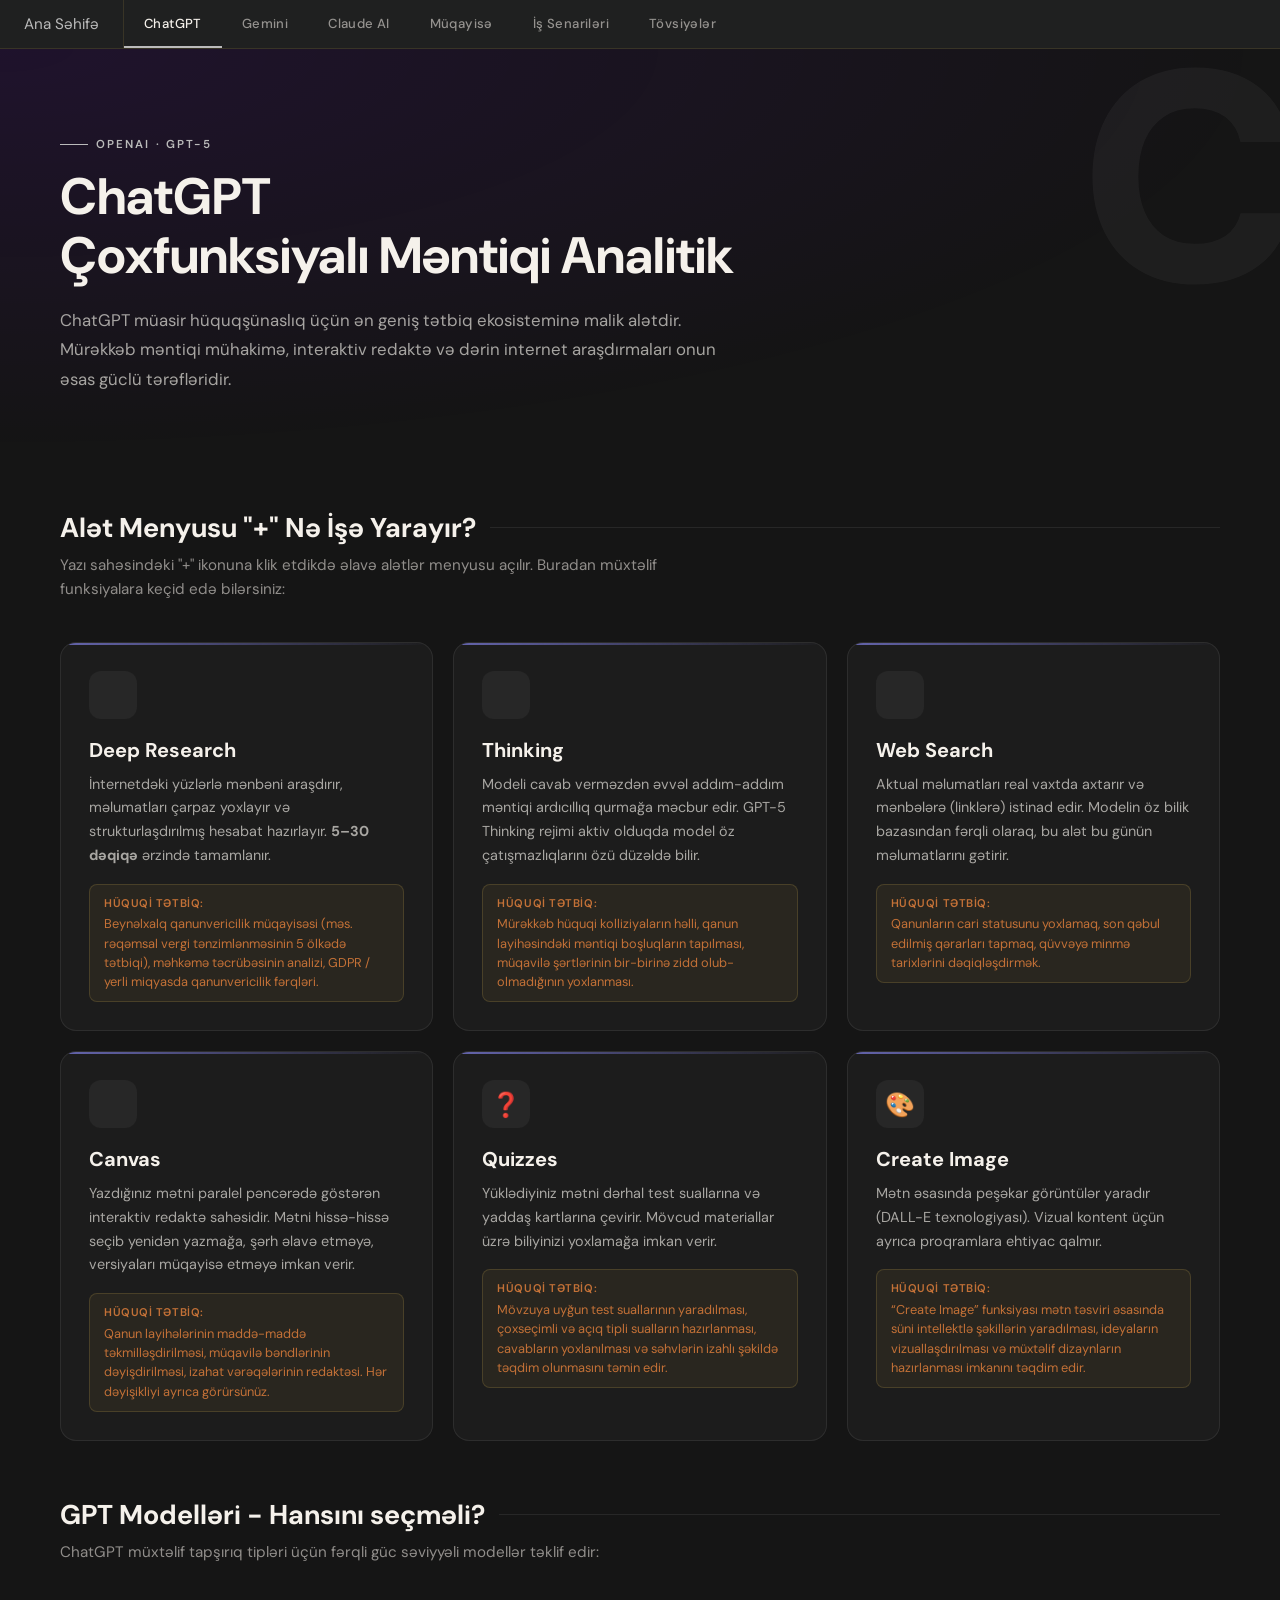
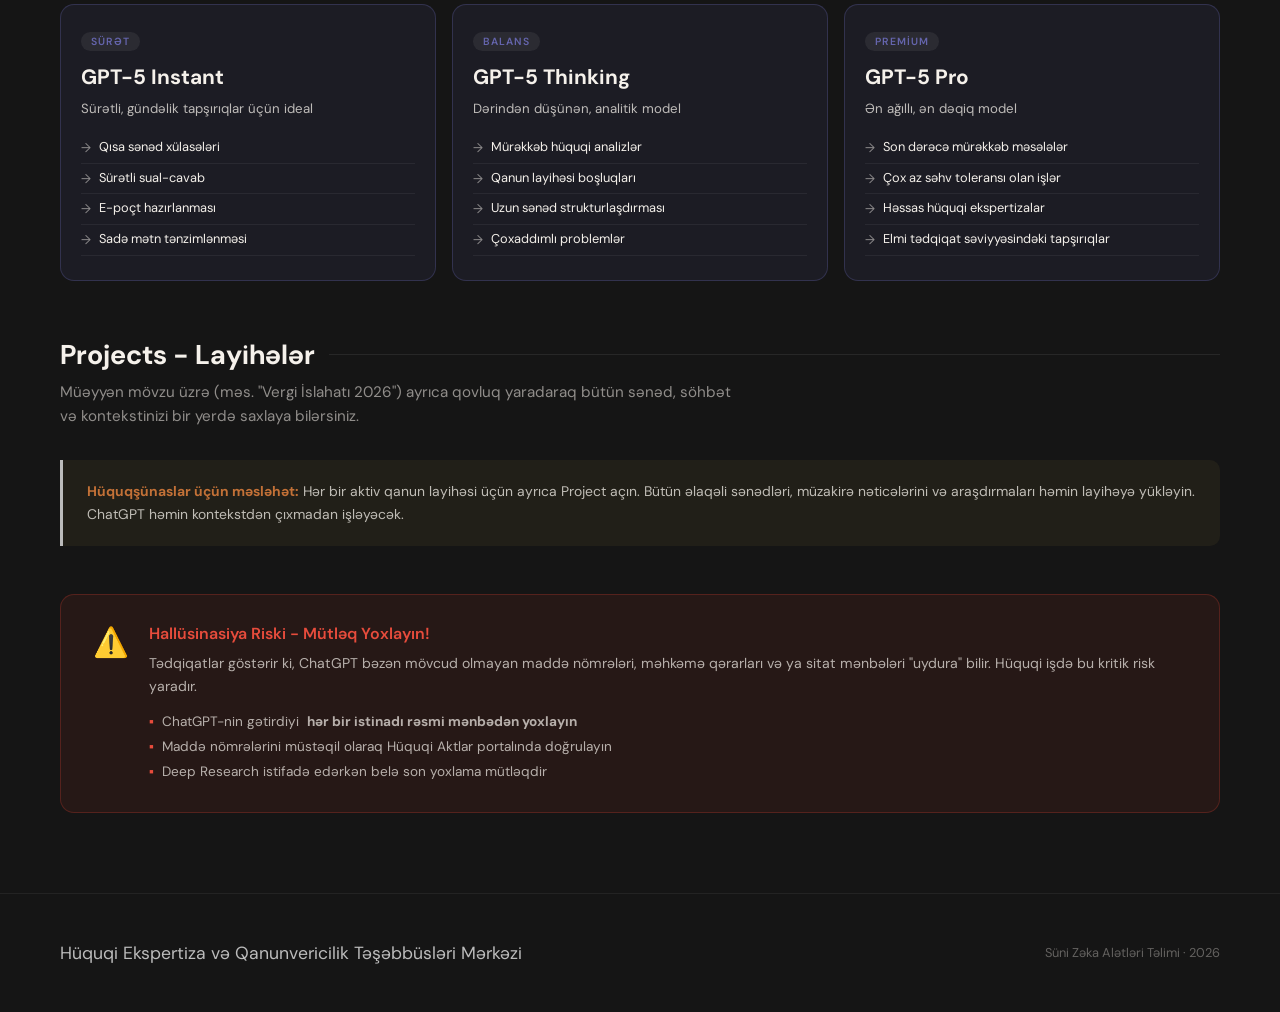
==== commit 5825732e: "Update chatgpt.html" ====
--- a/chatgpt.html
+++ b/chatgpt.html
@@ -38,8 +38,7 @@
   <!-- "+" Alət Menyusu -->
   <div class="subsection">
     <h3 class="subsection-title"><span>Alət Menyusu "+" Nə İşə Yarayır?</span></h3>
-    <p class="subsection-desc">Yazı sahəsindəki "+" ikonuna klik etdikdə əlavə alətlər menyusu açılır
-       və buradan müxtəlif funksiyalara keçid edə bilərsiniz:</p>
+    <p class="subsection-desc">Yazı sahəsindəki "+" ikonuna klik etdikdə əlavə alətlər menyusu açılır. Buradan müxtəlif funksiyalara keçid edə bilərsiniz:</p>
   </div>
 
   <div class="tools-grid">
@@ -47,61 +46,50 @@
     <div class="tool-card chatgpt-card">
       <div class="tool-icon chatgpt-icon"></div>
       <h3>Deep Research</h3>
-      <p>İnternetdəki yüzlərlə mənbəni müstəqil araşdırır, məlumatları çarpaz yoxlayır
-         və strukturlaşdırılmış hesabat hazırlayır. <strong>5–30 dəqiqə</strong> ərzində tamamlanır.
-         Siz o zaman başqa işlərlə məşğul ola bilərsiniz — tamamlananda bildiriş gəlir.</p>
+      <p>İnternetdəki yüzlərlə mənbəni araşdırır, məlumatları çarpaz yoxlayır və strukturlaşdırılmış hesabat hazırlayır. <strong>5–30 dəqiqə</strong> ərzində tamamlanır.</p>
       <div class="use-case">
-        <strong>Hüquqi tətbiq</strong>
-        Beynəlxalq qanunvericilik müqayisəsi (məs. rəqəmsal vergi tənzimlənməsinin 5 ölkədə tətbiqi),
-        məhkəmə təcrübəsinin analizi, GDPR / yerli miqyasda qanunvericilik fərqləri
+        <strong>Hüquqi tətbiq:</strong>
+        Beynəlxalq qanunvericilik müqayisəsi (məs. rəqəmsal vergi tənzimlənməsinin 5 ölkədə tətbiqi), məhkəmə təcrübəsinin analizi, GDPR / yerli miqyasda qanunvericilik fərqləri.
       </div>
     </div>
 
     <div class="tool-card chatgpt-card">
       <div class="tool-icon chatgpt-icon"></div>
-      <h3>Thinking (Düşüncə rejimi)</h3>
-      <p>Modeli cavab verməzdən əvvəl addım-addım məntiqi zəncir qurmağa məcbur edir.
-         GPT-5 Thinking rejimi aktiv olduqda model öz çatışmazlıqlarını özü düzəldə bilir.</p>
+      <h3>Thinking</h3>
+      <p>Modeli cavab verməzdən əvvəl addım-addım məntiqi ardıcıllıq qurmağa məcbur edir. GPT-5 Thinking rejimi aktiv olduqda model öz çatışmazlıqlarını özü düzəldə bilir.</p>
       <div class="use-case">
-        <strong>Hüquqi tətbiq</strong>
-        Mürəkkəb hüquqi kolliziyaların həlli, qanun layihəsindəki məntiqi boşluqların tapılması,
-        müqavilə şərtlərinin bir-birinə zidd olub-olmadığının yoxlanması
+        <strong>Hüquqi tətbiq:</strong>
+        Mürəkkəb hüquqi kolliziyaların həlli, qanun layihəsindəki məntiqi boşluqların tapılması, müqavilə şərtlərinin bir-birinə zidd olub-olmadığının yoxlanması.
       </div>
     </div>
 
     <div class="tool-card chatgpt-card">
       <div class="tool-icon chatgpt-icon"></div>
       <h3>Web Search</h3>
-      <p>Aktual məlumatları real vaxtda axtarır və mənbələrə (linklərə) istinad edir.
-         Modelin öz bilik bazasından fərqli olaraq, bu alət bu günün məlumatlarını gətirir.</p>
+      <p>Aktual məlumatları real vaxtda axtarır və mənbələrə (linklərə) istinad edir. Modelin öz bilik bazasından fərqli olaraq, bu alət bu günün məlumatlarını gətirir.</p>
       <div class="use-case">
-        <strong>Hüquqi tətbiq</strong>
-        Qanunların cari statusunu yoxlamaq, son qəbul edilmiş qərarları tapmaq,
-        qüvvəyə minmə tarixlərini dəqiqləşdirmək
+        <strong>Hüquqi tətbiq:</strong>
+        Qanunların cari statusunu yoxlamaq, son qəbul edilmiş qərarları tapmaq, qüvvəyə minmə tarixlərini dəqiqləşdirmək.
       </div>
     </div>
 
     <div class="tool-card chatgpt-card">
       <div class="tool-icon chatgpt-icon"></div>
       <h3>Canvas</h3>
-      <p>Yazdığınız mətni paralel pəncərədə göstərən interaktiv redaktə sahəsidir.
-         Mətni hissə-hissə seçib yenidən yazmağa, şərh əlavə etməyə, versiyaları müqayisə etməyə imkan verir.</p>
+      <p>Yazdığınız mətni paralel pəncərədə göstərən interaktiv redaktə sahəsidir. Mətni hissə-hissə seçib yenidən yazmağa, şərh əlavə etməyə, versiyaları müqayisə etməyə imkan verir.</p>
       <div class="use-case">
-        <strong>Hüquqi tətbiq</strong>
-        Qanun layihələrinin maddə-maddə təkmilləşdirilməsi, müqavilə bəndlərinin dəyişdirilməsi,
-        izahat vərəqələrinin redaktəsi - hər dəyişikliyi ayrıca görürsünüz
+        <strong>Hüquqi tətbiq:</strong>
+        Qanun layihələrinin maddə-maddə təkmilləşdirilməsi, müqavilə bəndlərinin dəyişdirilməsi, izahat vərəqələrinin redaktəsi. Hər dəyişikliyi ayrıca görürsünüz.
       </div>
     </div>
 
     <div class="tool-card chatgpt-card">
       <div class="tool-icon chatgpt-icon">❓</div>
       <h3>Quizzes</h3>
-      <p>Yüklədiyiniz mətni dərhal test suallarına və yaddaş kartlarına çevirir.
-         Mövcud materiallar üzrə biliyinizi yoxlamağa imkan verir.</p>
+      <p>Yüklədiyiniz mətni dərhal test suallarına və yaddaş kartlarına çevirir. Mövcud materiallar üzrə biliyinizi yoxlamağa imkan verir.</p>
       <div class="use-case">
-        <strong>Hüquqi tətbiq</strong>
-        Yeni qəbul edilmiş reqlamentlər üzrə daxili yoxlama testlərinin hazırlanması,
-        əməkdaşların bilik səviyyəsinin ölçülməsi, vətəndaşlar üçün sadə bilgi yoxlamaları
+        <strong>Hüquqi tətbiq:</strong>
+        Mövzuya uyğun test suallarının yaradılması, çoxseçimli və açıq tipli sualların hazırlanması, cavabların yoxlanılması və səhvlərin izahlı şəkildə təqdim olunmasını təmin edir.
       </div>
     </div>
 
@@ -111,9 +99,8 @@
       <p>Mətn əsasında peşəkar görüntülər yaradır (DALL-E texnologiyası).
          Vizual kontent üçün ayrıca proqramlara ehtiyac qalmır.</p>
       <div class="use-case">
-        <strong>Hüquqi tətbiq</strong>
-        Təqdimatlar üçün konseptual sxemlərin hazırlanması, hüquqi prosedurları izah edən infoqurafikalar,
-        vətəndaş məlumatlandırma materialları üçün illüstrasiyalar
+        <strong>Hüquqi tətbiq:</strong>
+        “Create Image” funksiyası mətn təsviri əsasında süni intellektlə şəkillərin yaradılması, ideyaların vizuallaşdırılması və müxtəlif dizaynların hazırlanması imkanını təqdim edir.
       </div>
     </div>
 
--- a/design.css
+++ b/design.css
@@ -283,11 +283,12 @@
 }
 
 /* ─── Section color backgrounds ─── */
-.chatgpt-section-hero { background: radial-gradient(ellipse at top left, rgba(16,163,127,0.12), transparent 70%); }
-.gemini-section-hero  { background: radial-gradient(ellipse at top left, rgba(66,133,244,0.12), transparent 70%); }
-.claude-section-hero  { background: radial-gradient(ellipse at top left, rgba(201,107,58,0.12), transparent 70%); }
-.compare-section-hero { background: radial-gradient(ellipse at top left, rgba(201,168,76,0.08), transparent 70%); }
-.scenarios-section-hero { background: radial-gradient(ellipse at top left, rgba(192,57,43,0.08), transparent 70%); }
+
+.chatgpt-section-hero   { background: radial-gradient(ellipse at top left, #7c00ff1a,  transparent 70%); }
+.gemini-section-hero    { background: radial-gradient(ellipse at top left, #00d2ff1a,  transparent 70%); }
+.claude-section-hero    { background: radial-gradient(ellipse at top left, #ff570017,  transparent 70%); }
+.compare-section-hero   { background: radial-gradient(ellipse at top left, #4c4c4c59,  transparent 70%); }
+.scenarios-section-hero { background: radial-gradient(ellipse at top left, #4c4c4c59,  transparent 70%); }
 
 /* ══════════════════════════════════════════════
    CONTENT WRAP
@@ -908,7 +909,7 @@
   font-family: 'DM Sans', sans-serif;
   font-size: 1.2rem;
   margin-bottom: 16px;
-  color: var(--gold-light);
+  color: #c66430;
 }
 
 .combo-tip p {
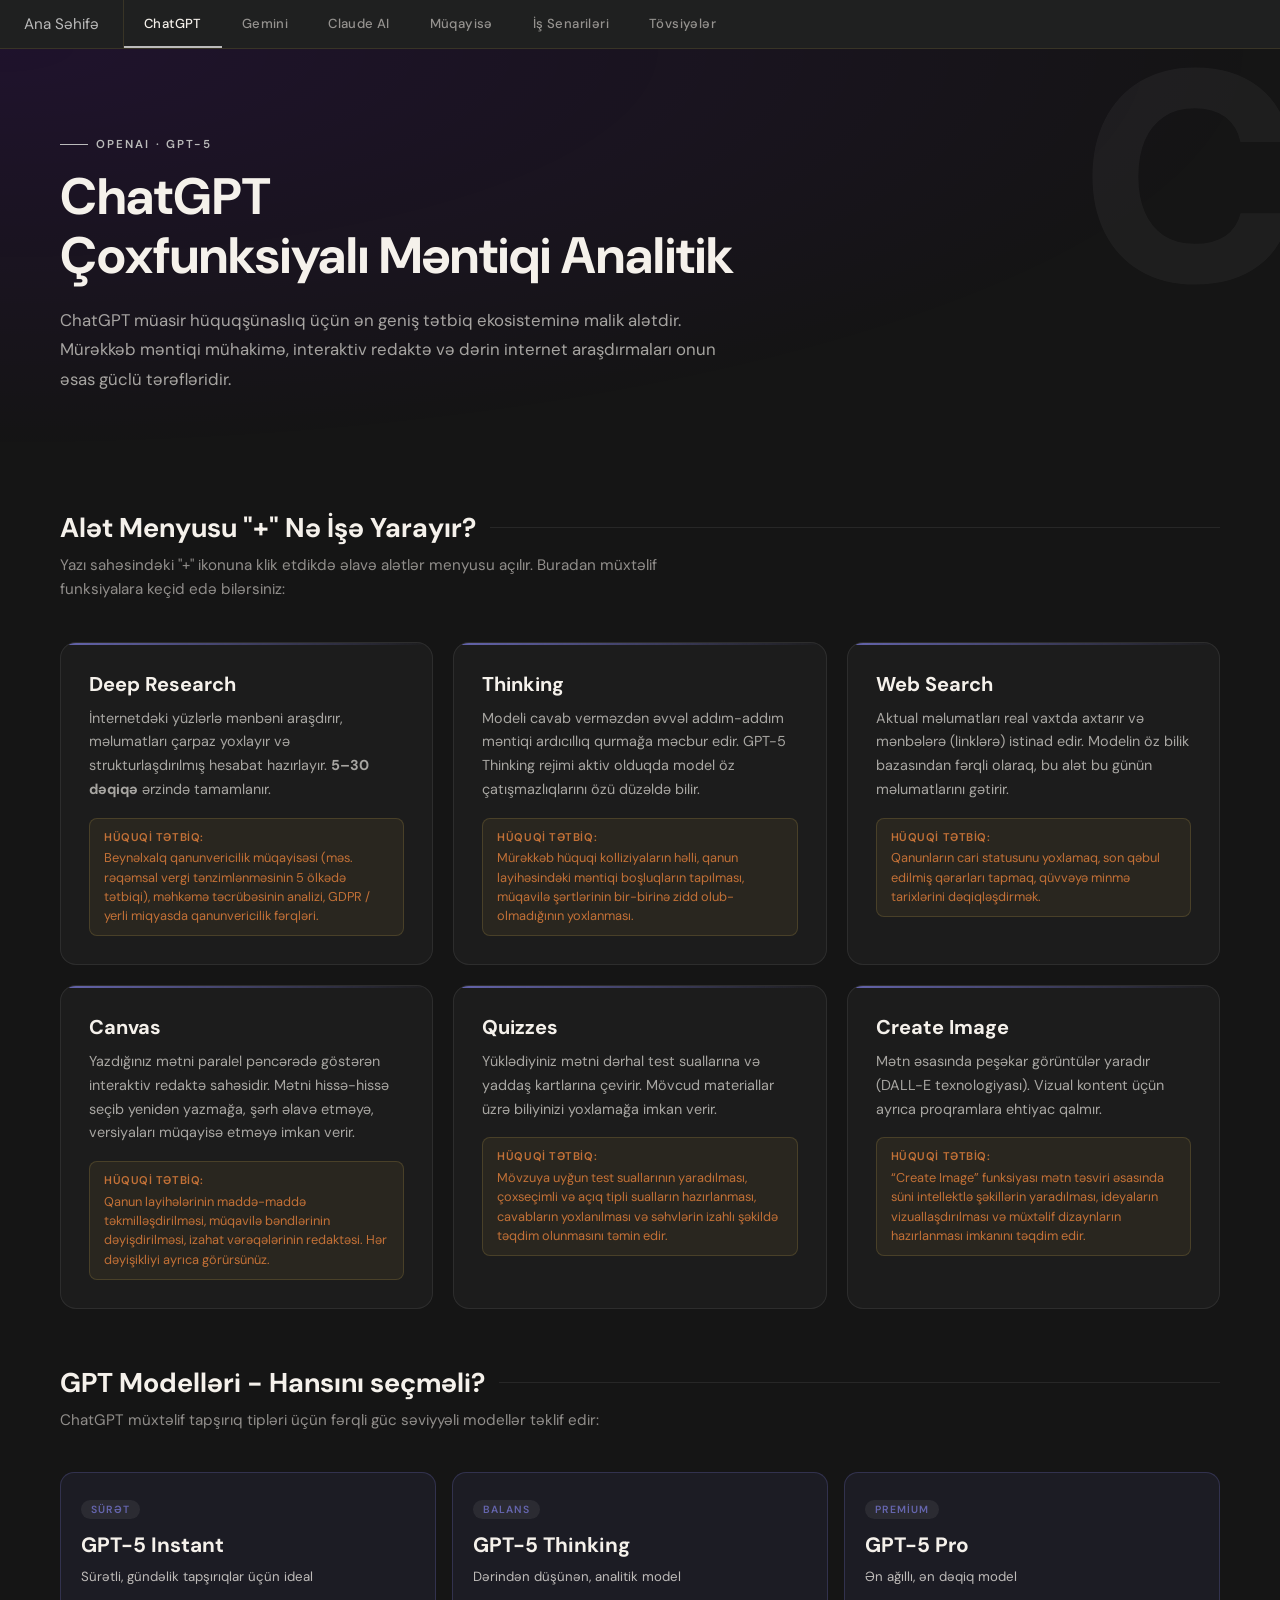
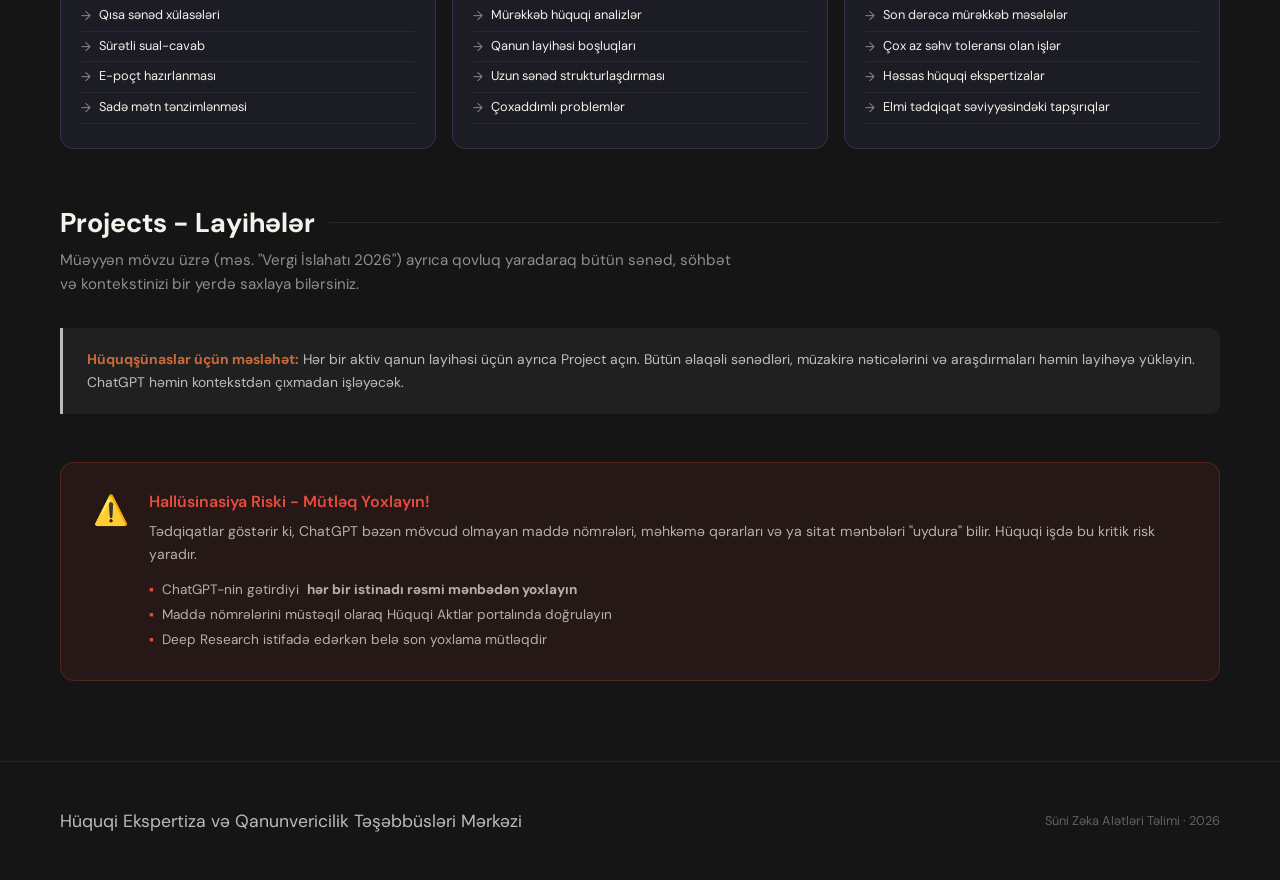
==== commit 25df1f93: "Update chatgpt.html" ====
--- a/chatgpt.html
+++ b/chatgpt.html
@@ -44,7 +44,7 @@
   <div class="tools-grid">
 
     <div class="tool-card chatgpt-card">
-      <div class="tool-icon chatgpt-icon"></div>
+   <!--      <div class="tool-icon chatgpt-icon"></div> -->
       <h3>Deep Research</h3>
       <p>İnternetdəki yüzlərlə mənbəni araşdırır, məlumatları çarpaz yoxlayır və strukturlaşdırılmış hesabat hazırlayır. <strong>5–30 dəqiqə</strong> ərzində tamamlanır.</p>
       <div class="use-case">
@@ -54,7 +54,7 @@
     </div>
 
     <div class="tool-card chatgpt-card">
-      <div class="tool-icon chatgpt-icon"></div>
+  <!--    <div class="tool-icon chatgpt-icon"></div> -->
       <h3>Thinking</h3>
       <p>Modeli cavab verməzdən əvvəl addım-addım məntiqi ardıcıllıq qurmağa məcbur edir. GPT-5 Thinking rejimi aktiv olduqda model öz çatışmazlıqlarını özü düzəldə bilir.</p>
       <div class="use-case">
@@ -64,7 +64,7 @@
     </div>
 
     <div class="tool-card chatgpt-card">
-      <div class="tool-icon chatgpt-icon"></div>
+  <!--    <div class="tool-icon chatgpt-icon"></div> -->
       <h3>Web Search</h3>
       <p>Aktual məlumatları real vaxtda axtarır və mənbələrə (linklərə) istinad edir. Modelin öz bilik bazasından fərqli olaraq, bu alət bu günün məlumatlarını gətirir.</p>
       <div class="use-case">
@@ -74,7 +74,7 @@
     </div>
 
     <div class="tool-card chatgpt-card">
-      <div class="tool-icon chatgpt-icon"></div>
+    <!--  <div class="tool-icon chatgpt-icon"></div> -->
       <h3>Canvas</h3>
       <p>Yazdığınız mətni paralel pəncərədə göstərən interaktiv redaktə sahəsidir. Mətni hissə-hissə seçib yenidən yazmağa, şərh əlavə etməyə, versiyaları müqayisə etməyə imkan verir.</p>
       <div class="use-case">
@@ -84,7 +84,7 @@
     </div>
 
     <div class="tool-card chatgpt-card">
-      <div class="tool-icon chatgpt-icon">❓</div>
+   <!--   <div class="tool-icon chatgpt-icon">❓</div> -->
       <h3>Quizzes</h3>
       <p>Yüklədiyiniz mətni dərhal test suallarına və yaddaş kartlarına çevirir. Mövcud materiallar üzrə biliyinizi yoxlamağa imkan verir.</p>
       <div class="use-case">
@@ -94,7 +94,7 @@
     </div>
 
     <div class="tool-card chatgpt-card">
-      <div class="tool-icon chatgpt-icon">🎨</div>
+<!--     <div class="tool-icon chatgpt-icon">🎨</div>  -->
       <h3>Create Image</h3>
       <p>Mətn əsasında peşəkar görüntülər yaradır (DALL-E texnologiyası).
          Vizual kontent üçün ayrıca proqramlara ehtiyac qalmır.</p>
--- a/design.css
+++ b/design.css
@@ -686,7 +686,7 @@
 .note-box {
   margin-top: 32px;
   padding: 20px 24px;
-  background: rgba(201,168,76,0.07);
+  background: #202020;
   border-left: 3px solid var(--gold);
   border-radius: 0 10px 10px 0;
   font-size: 0.87rem;
@@ -694,7 +694,7 @@
   color: rgba(245,241,235,0.75);
 }
 
-.note-box strong { color: var(--gold-light); }
+.note-box strong { color: #c96b3a; }
 
 /* ══════════════════════════════════════════════
    DIVIDERS & SUBSECTIONS
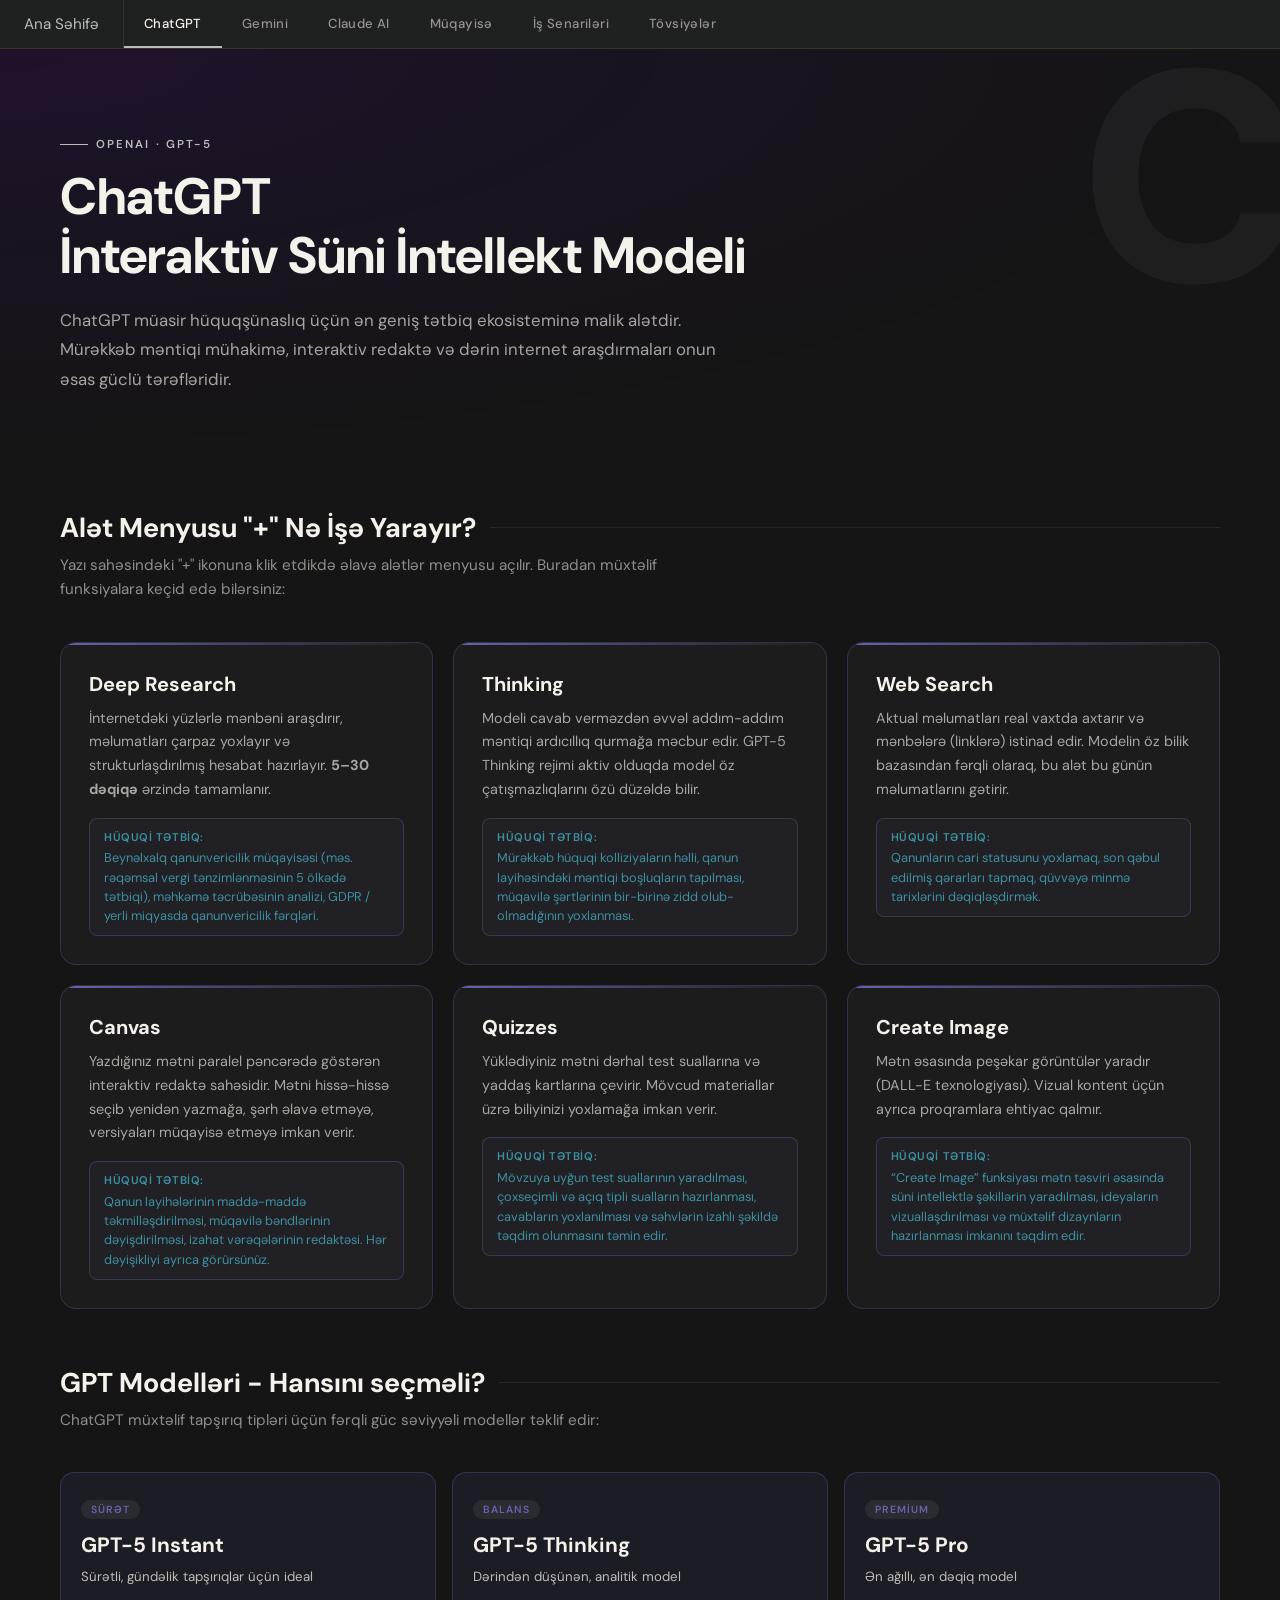
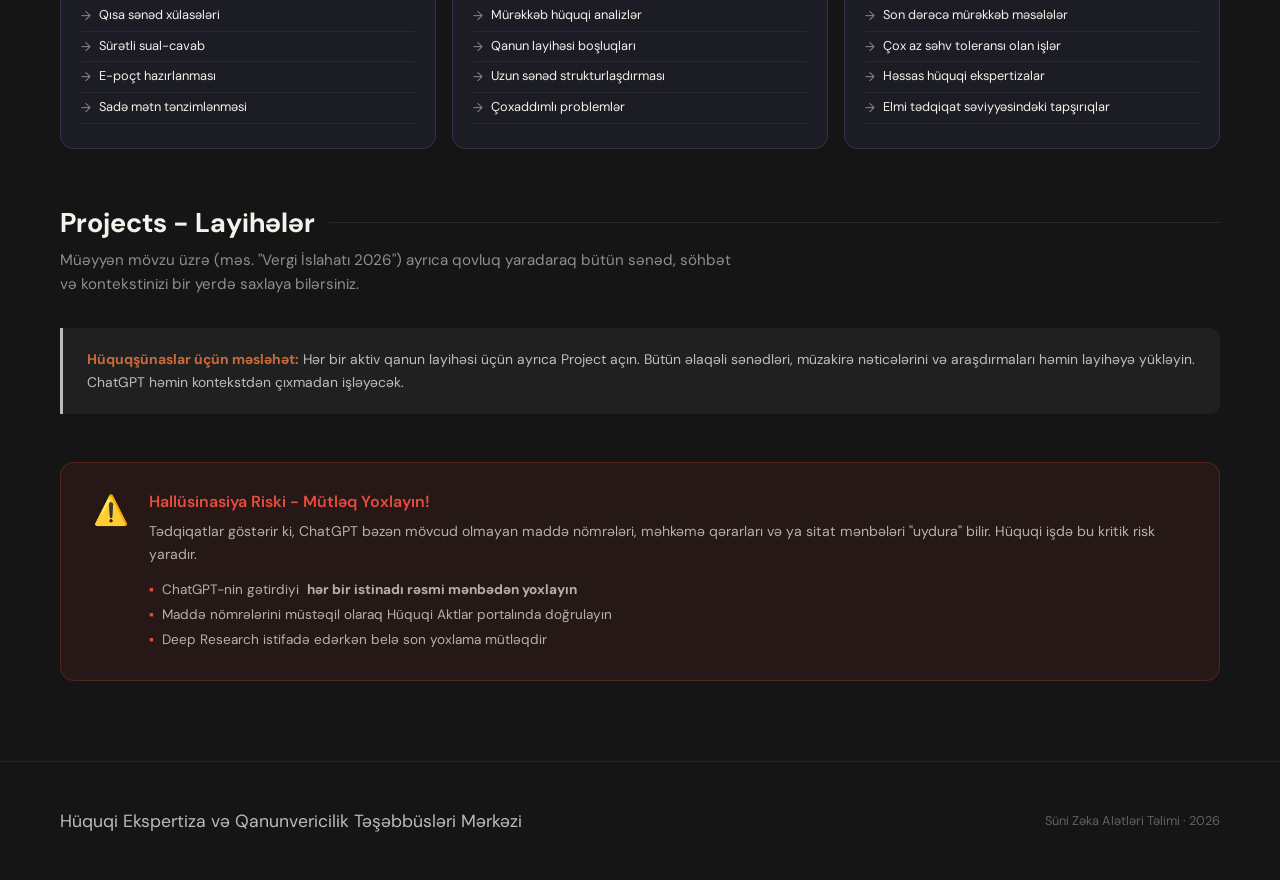
==== commit f8bd2eb0: "Update chatgpt.html" ====
--- a/chatgpt.html
+++ b/chatgpt.html
@@ -28,7 +28,7 @@
 <!-- ══════ SECTION HERO ══════ -->
 <section class="section-hero chatgpt-section-hero" data-letter="C">
   <div class="section-tag">OpenAI · GPT-5</div>
-  <h2>ChatGPT<br>Çoxfunksiyalı Məntiqi Analitik</h2>
+  <h2>ChatGPT<br>İnteraktiv Süni İntellekt Modeli</h2>
   <p>ChatGPT müasir hüquqşünaslıq üçün ən geniş tətbiq ekosisteminə malik alətdir.
      Mürəkkəb məntiqi mühakimə, interaktiv redaktə və dərin internet araşdırmaları onun əsas güclü tərəfləridir.</p>
 </section>
--- a/design.css
+++ b/design.css
@@ -314,7 +314,7 @@
 
 .tool-card {
   background: rgba(255,255,255,0.03);
-  border: 1px solid rgba(255,255,255,0.08);
+  border: 1px solid #6565ad4d;
   border-radius: 16px;
   padding: 28px;
   transition: all 0.3s;
@@ -336,7 +336,7 @@
 
 .tool-card:hover {
   background: rgba(255,255,255,0.06);
-  border-color: rgba(201,168,76,0.25);
+  border-color: #6565ad99;
   transform: translateY(-3px);
 }
 
@@ -370,12 +370,12 @@
 }
 
 .use-case {
-  background: rgba(201,168,76,0.08);
-  border: 1px solid rgba(201,168,76,0.2);
+  background: #6565ad12;
+  border: 1px solid #6565ad59;
   border-radius: 8px;
   padding: 10px 14px;
   font-size: 0.8rem;
-  color: var(--gold-light);
+  color: #3e90a1;
   line-height: 1.5;
 }
 
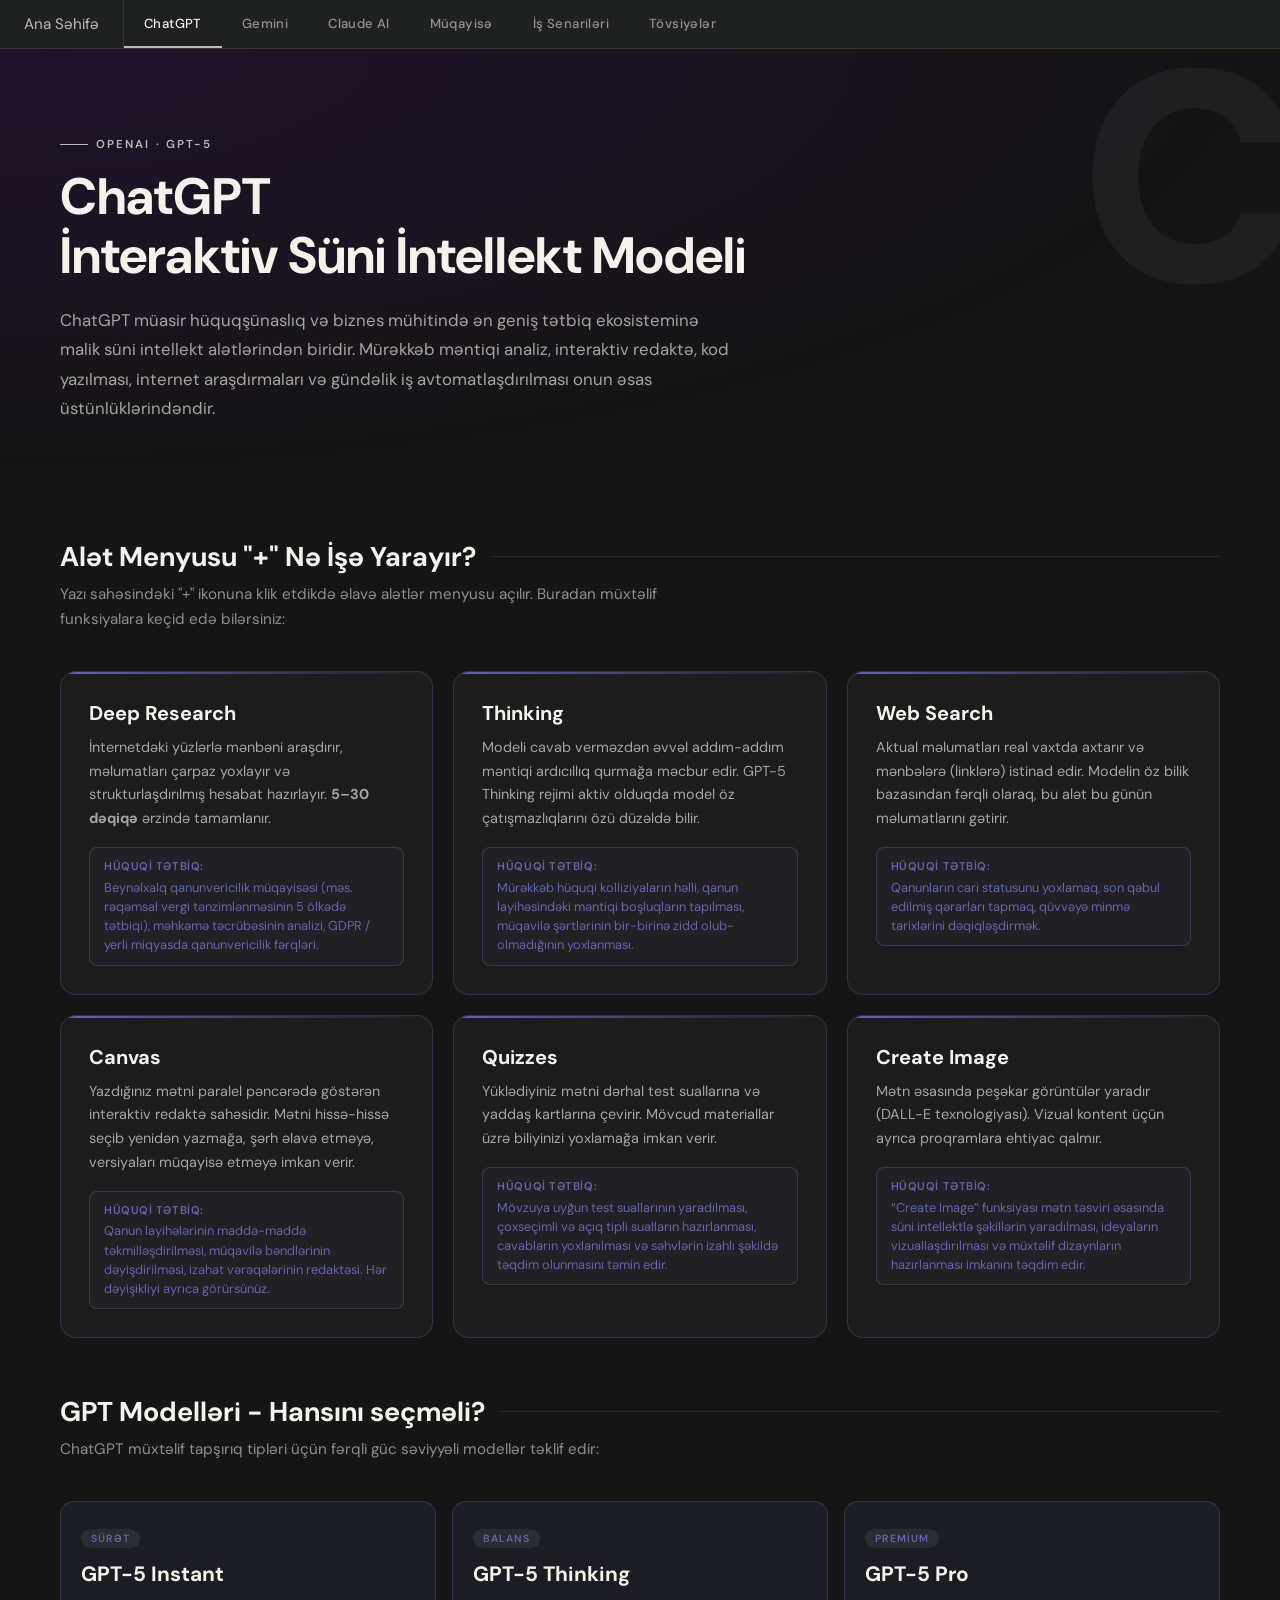
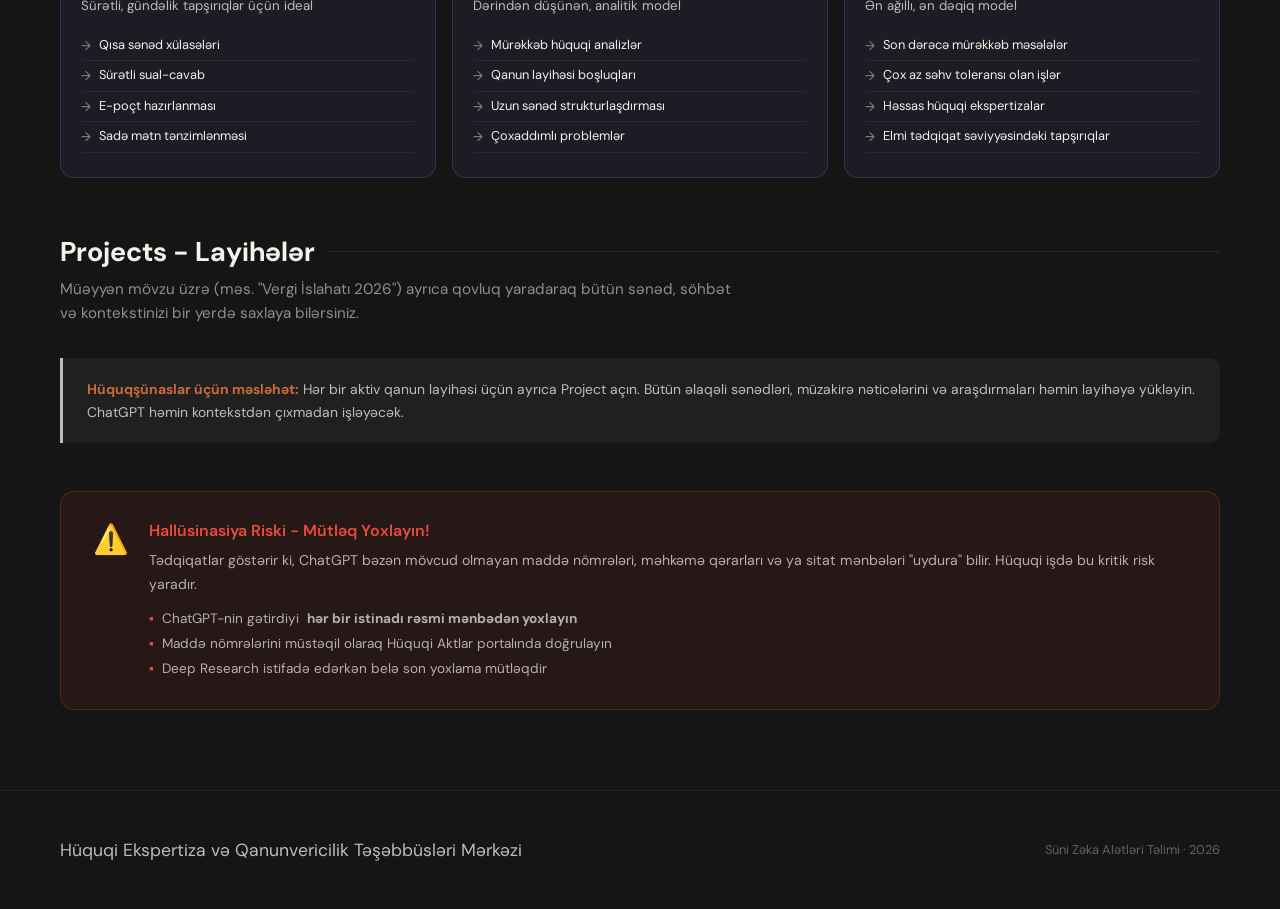
==== commit 9603ccb2: "Update chatgpt.html" ====
--- a/chatgpt.html
+++ b/chatgpt.html
@@ -29,8 +29,8 @@
 <section class="section-hero chatgpt-section-hero" data-letter="C">
   <div class="section-tag">OpenAI · GPT-5</div>
   <h2>ChatGPT<br>İnteraktiv Süni İntellekt Modeli</h2>
-  <p>ChatGPT müasir hüquqşünaslıq üçün ən geniş tətbiq ekosisteminə malik alətdir.
-     Mürəkkəb məntiqi mühakimə, interaktiv redaktə və dərin internet araşdırmaları onun əsas güclü tərəfləridir.</p>
+  <p>ChatGPT müasir hüquqşünaslıq və biznes mühitində ən geniş tətbiq ekosisteminə malik süni intellekt alətlərindən biridir. Mürəkkəb məntiqi analiz, 
+    interaktiv redaktə, kod yazılması, internet araşdırmaları və gündəlik iş avtomatlaşdırılması onun əsas üstünlüklərindəndir.</p>
 </section>
 
 <div class="content-wrap">
--- a/design.css
+++ b/design.css
@@ -375,7 +375,7 @@
   border-radius: 8px;
   padding: 10px 14px;
   font-size: 0.8rem;
-  color: #3e90a1;
+  color: #6565ad;
   line-height: 1.5;
 }
 
